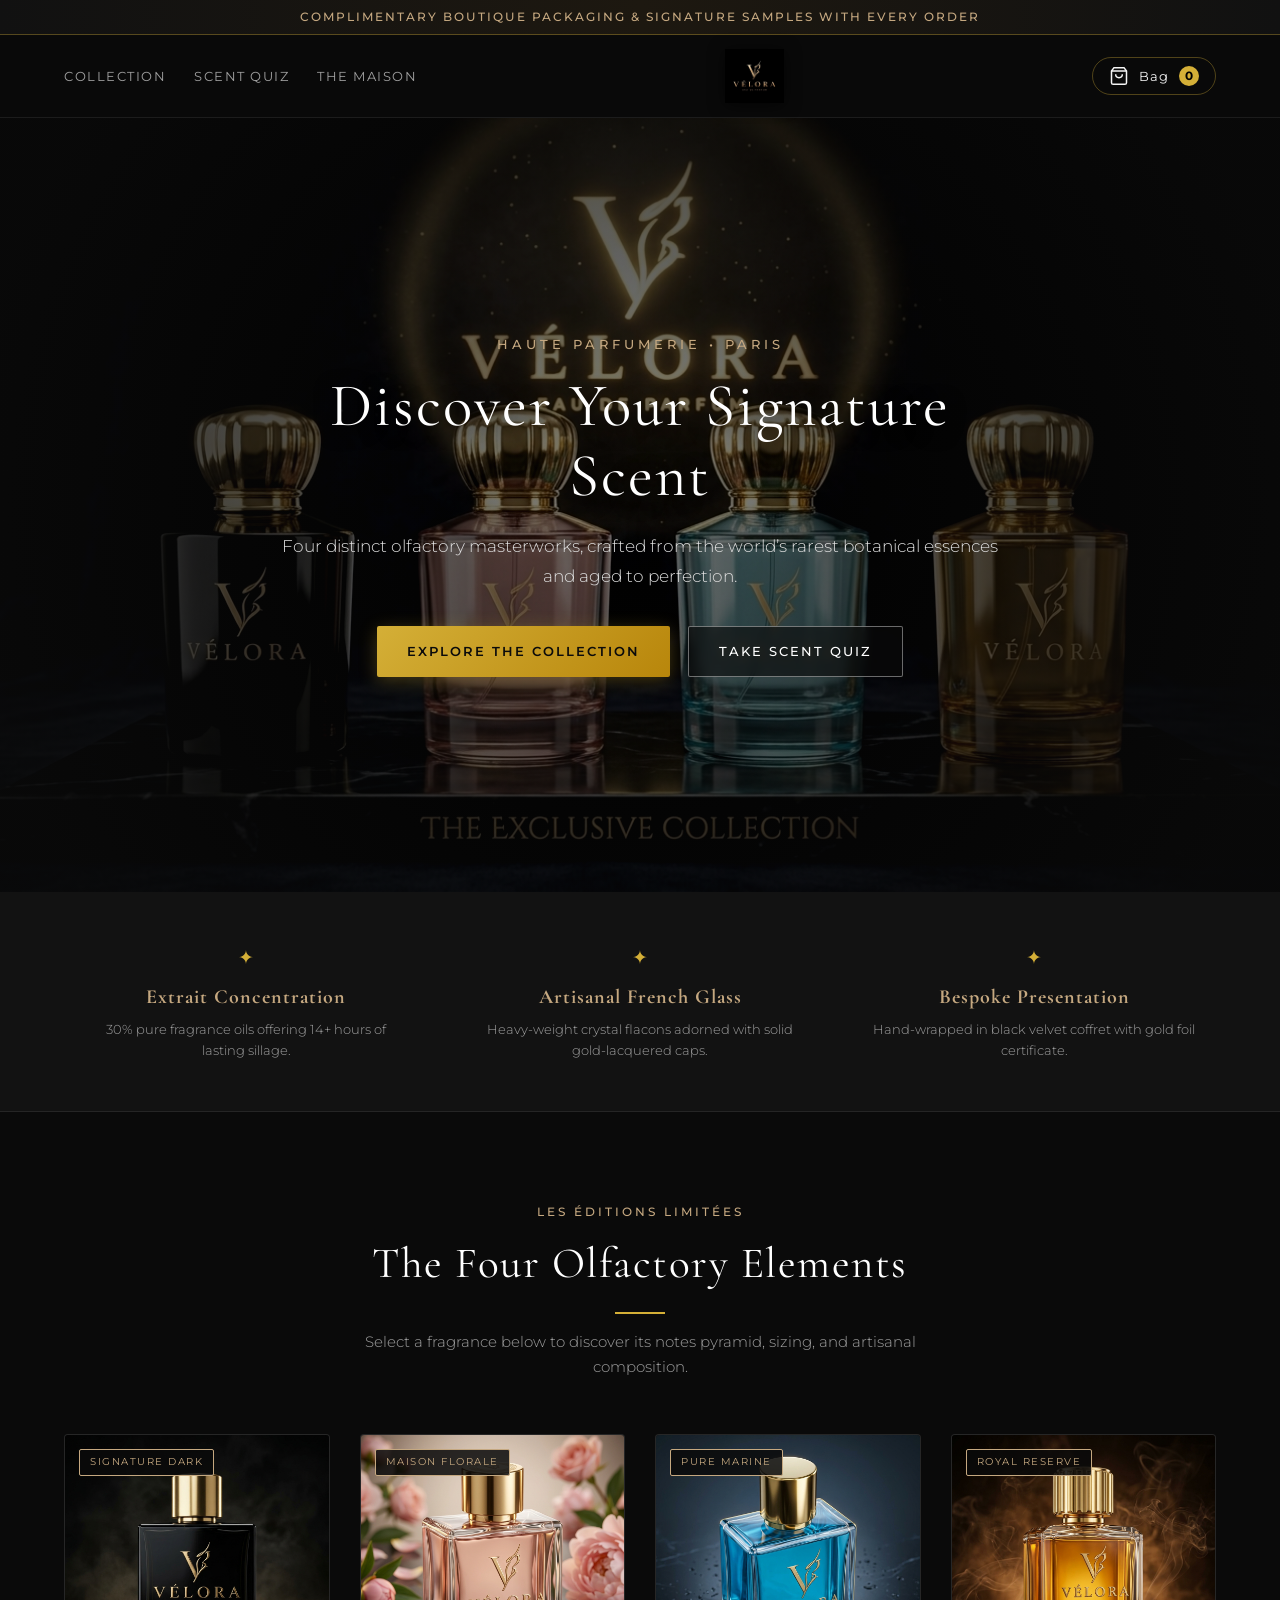
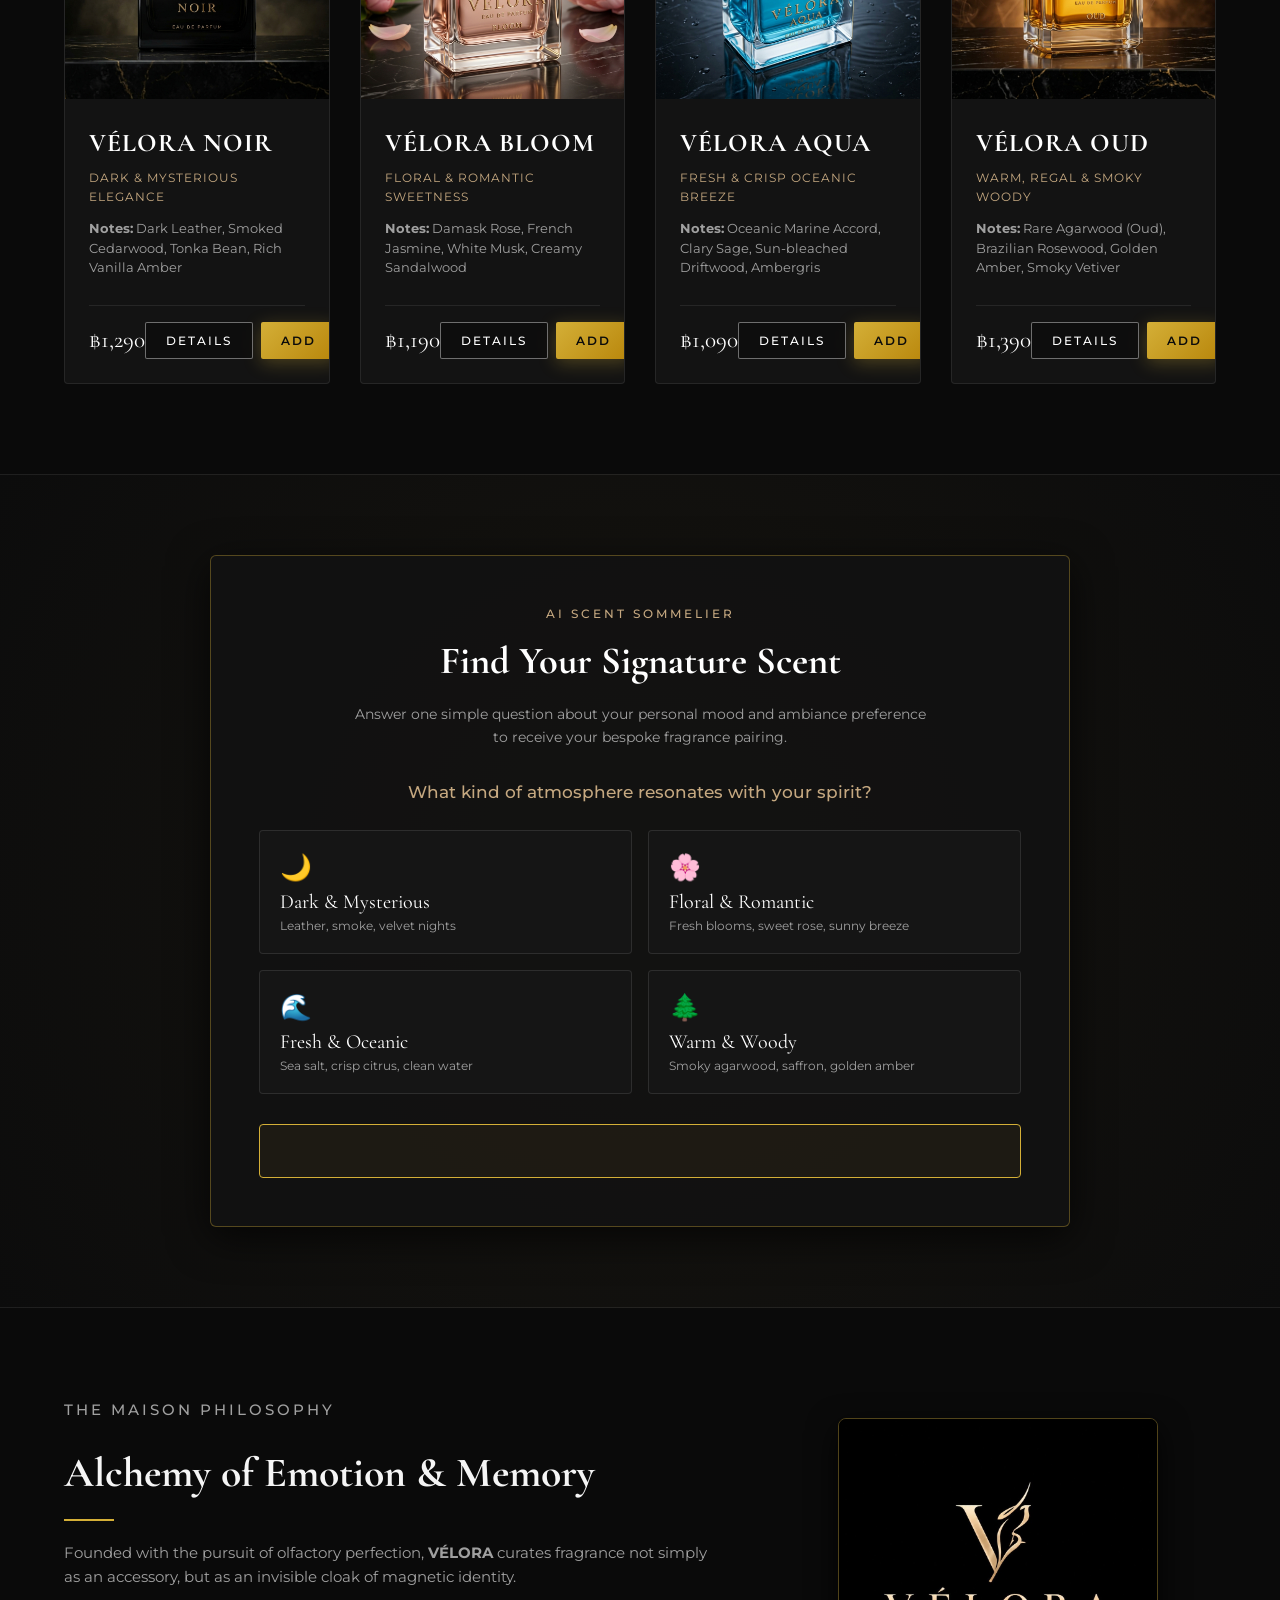
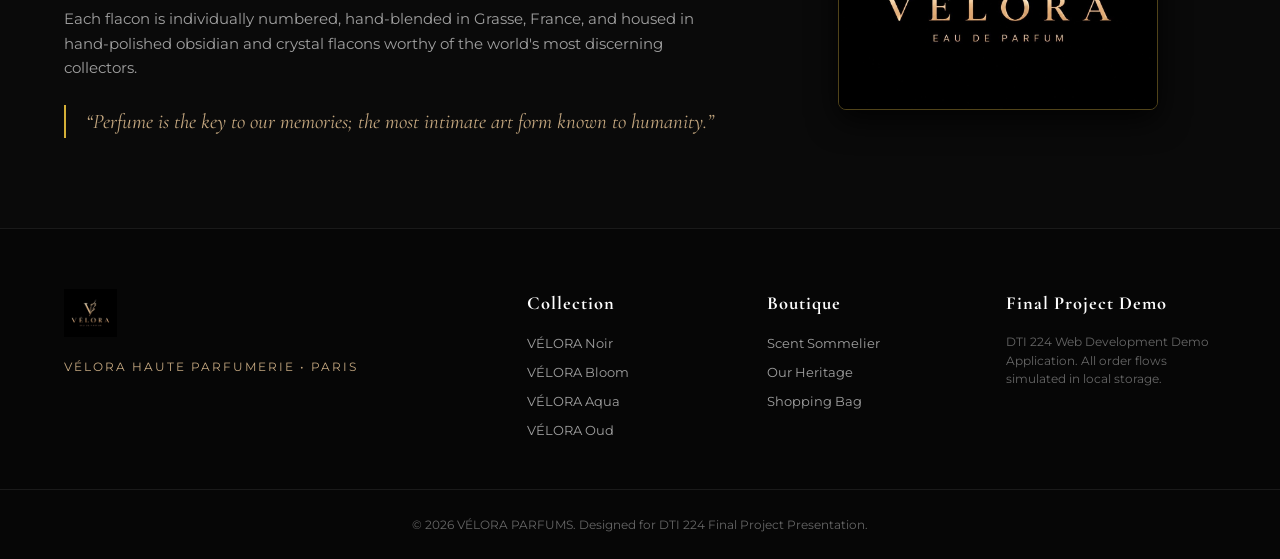
==== index.html @ 562a637d "Initial commit: VÉLORA Haute Parfumerie e-commerce website" ====
<!DOCTYPE html>
<html lang="en">
<head>
  <meta charset="UTF-8" />
  <meta name="viewport" content="width=device-width, initial-scale=1.0" />
  <title>VÉLORA Parfums — Haute Parfumerie</title>
  <link rel="preconnect" href="https://fonts.googleapis.com">
  <link rel="preconnect" href="https://fonts.gstatic.com">
  <link href="https://fonts.googleapis.com/css2?family=Cormorant+Garamond:ital,wght@0,300;0,400;0,600;0,700;1,400&family=Montserrat:wght@200;300;400;500;600&display=swap" rel="stylesheet">
  <link rel="stylesheet" href="style.css" />
</head>
<body>
  <!-- Top Announcement Bar -->
  <div class="top-bar">
    <span>COMPLIMENTARY BOUTIQUE PACKAGING & SIGNATURE SAMPLES WITH EVERY ORDER</span>
  </div>

  <!-- Navigation -->
  <header class="header">
    <div class="container nav-container">
      <div class="nav-left">
        <a href="#collection" class="nav-link">Collection</a>
        <a href="#quiz" class="nav-link">Scent Quiz</a>
        <a href="#story" class="nav-link">The Maison</a>
      </div>

      <a href="#" class="brand-logo">
        <img src="assets/images/logo.jpg" alt="VÉLORA Parfums Logo" class="nav-logo-img" />
      </a>

      <div class="nav-right">
        <button id="cartBtn" class="cart-btn" aria-label="View Shopping Bag">
          <svg class="cart-icon" width="20" height="20" viewBox="0 0 24 24" fill="none" stroke="currentColor" stroke-width="1.8">
            <path d="M6 2L3 6v14a2 2 0 0 0 2 2h14a2 2 0 0 0 2-2V6l-3-4z"></path>
            <line x1="3" y1="6" x2="21" y2="6"></line>
            <path d="M16 10a4 4 0 0 1-8 0"></path>
          </svg>
          <span class="cart-label">Bag</span>
          <span id="cartCount" class="cart-badge">0</span>
        </button>
      </div>
    </div>
  </header>

  <!-- Hero Section -->
  <section class="hero-section">
    <div class="hero-image-wrap">
      <img src="assets/images/hero.jpg" alt="VÉLORA The Exclusive Collection" class="hero-bg-img" />
      <div class="hero-overlay"></div>
    </div>
    <div class="hero-content">
      <p class="hero-eyebrow">HAUTE PARFUMERIE • PARIS</p>
      <h1 class="hero-title">Discover Your Signature Scent</h1>
      <p class="hero-subtitle">Four distinct olfactory masterworks, crafted from the world’s rarest botanical essences and aged to perfection.</p>
      <div class="hero-actions">
        <a href="#collection" class="btn btn-gold">Explore The Collection</a>
        <a href="#quiz" class="btn btn-outline">Take Scent Quiz</a>
      </div>
    </div>
  </section>

  <!-- Brand Highlights Banner -->
  <section class="perks-section">
    <div class="container perks-grid">
      <div class="perk-item">
        <span class="perk-icon">✦</span>
        <h4>Extrait Concentration</h4>
        <p>30% pure fragrance oils offering 14+ hours of lasting sillage.</p>
      </div>
      <div class="perk-item">
        <span class="perk-icon">✦</span>
        <h4>Artisanal French Glass</h4>
        <p>Heavy-weight crystal flacons adorned with solid gold-lacquered caps.</p>
      </div>
      <div class="perk-item">
        <span class="perk-icon">✦</span>
        <h4>Bespoke Presentation</h4>
        <p>Hand-wrapped in black velvet coffret with gold foil certificate.</p>
      </div>
    </div>
  </section>

  <!-- Collection Section -->
  <section id="collection" class="collection-section">
    <div class="container">
      <div class="section-header">
        <p class="section-tag">LES ÉDITIONS LIMITÉES</p>
        <h2 class="section-title">The Four Olfactory Elements</h2>
        <div class="gold-divider"></div>
        <p class="section-desc">Select a fragrance below to discover its notes pyramid, sizing, and artisanal composition.</p>
      </div>

      <div class="products-grid" id="productsGrid">
        <!-- Injected via JavaScript -->
      </div>
    </div>
  </section>

  <!-- Scent Quiz Section -->
  <section id="quiz" class="quiz-section">
    <div class="container quiz-container">
      <div class="quiz-card">
        <div class="quiz-header">
          <p class="section-tag">AI SCENT SOMMELIER</p>
          <h2 class="quiz-title">Find Your Signature Scent</h2>
          <p class="quiz-subtitle">Answer one simple question about your personal mood and ambiance preference to receive your bespoke fragrance pairing.</p>
        </div>

        <div class="quiz-body">
          <p class="quiz-prompt">What kind of atmosphere resonates with your spirit?</p>
          <div class="quiz-options">
            <button class="quiz-option-btn" data-perfume="noir">
              <span class="option-icon">🌙</span>
              <span class="option-title">Dark & Mysterious</span>
              <span class="option-desc">Leather, smoke, velvet nights</span>
            </button>
            <button class="quiz-option-btn" data-perfume="bloom">
              <span class="option-icon">🌸</span>
              <span class="option-title">Floral & Romantic</span>
              <span class="option-desc">Fresh blooms, sweet rose, sunny breeze</span>
            </button>
            <button class="quiz-option-btn" data-perfume="aqua">
              <span class="option-icon">🌊</span>
              <span class="option-title">Fresh & Oceanic</span>
              <span class="option-desc">Sea salt, crisp citrus, clean water</span>
            </button>
            <button class="quiz-option-btn" data-perfume="oud">
              <span class="option-icon">🌲</span>
              <span class="option-title">Warm & Woody</span>
              <span class="option-desc">Smoky agarwood, saffron, golden amber</span>
            </button>
          </div>

          <div id="quizResult" class="quiz-result hidden">
            <!-- Populated on quiz selection -->
          </div>
        </div>
      </div>
    </div>
  </section>

  <!-- The Maison Story -->
  <section id="story" class="story-section">
    <div class="container story-grid">
      <div class="story-text">
        <p class="section-tag">THE MAISON PHILOSOPHY</p>
        <h2 class="story-title">Alchemy of Emotion & Memory</h2>
        <div class="gold-divider-left"></div>
        <p>Founded with the pursuit of olfactory perfection, <strong>VÉLORA</strong> curates fragrance not simply as an accessory, but as an invisible cloak of magnetic identity.</p>
        <p>Each flacon is individually numbered, hand-blended in Grasse, France, and housed in hand-polished obsidian and crystal flacons worthy of the world's most discerning collectors.</p>
        <div class="story-quote">
          “Perfume is the key to our memories; the most intimate art form known to humanity.”
        </div>
      </div>
      <div class="story-image-wrap">
        <img src="assets/images/logo.jpg" alt="VÉLORA Emblem" class="story-img" />
      </div>
    </div>
  </section>

  <!-- Footer -->
  <footer class="footer">
    <div class="container footer-content">
      <div class="footer-brand">
        <img src="assets/images/logo.jpg" alt="VÉLORA" class="footer-logo-img" />
        <p>VÉLORA HAUTE PARFUMERIE • PARIS</p>
      </div>
      <div class="footer-links">
        <div class="col">
          <h5>Collection</h5>
          <a href="#collection">VÉLORA Noir</a>
          <a href="#collection">VÉLORA Bloom</a>
          <a href="#collection">VÉLORA Aqua</a>
          <a href="#collection">VÉLORA Oud</a>
        </div>
        <div class="col">
          <h5>Boutique</h5>
          <a href="#quiz">Scent Sommelier</a>
          <a href="#story">Our Heritage</a>
          <a href="#cartBtn" id="footerBagLink">Shopping Bag</a>
        </div>
        <div class="col">
          <h5>Final Project Demo</h5>
          <p class="footer-note">DTI 224 Web Development Demo Application. All order flows simulated in local storage.</p>
        </div>
      </div>
    </div>
    <div class="footer-bottom">
      <p>© 2026 VÉLORA PARFUMS. Designed for DTI 224 Final Project Presentation.</p>
    </div>
  </footer>

  <!-- Product Detail Modal -->
  <div id="productModal" class="modal-backdrop hidden">
    <div class="modal-box product-modal-box">
      <button class="modal-close" id="closeProductModalBtn">&times;</button>
      <div class="modal-product-content" id="modalProductContent">
        <!-- Injected dynamically -->
      </div>
    </div>
  </div>

  <!-- Shopping Cart Drawer -->
  <div id="cartDrawer" class="cart-drawer-backdrop hidden">
    <div class="cart-drawer">
      <div class="cart-drawer-header">
        <div class="cart-drawer-title-wrap">
          <h3 class="cart-drawer-title">Your Fragrance Bag</h3>
          <span id="cartDrawerCount" class="cart-item-count">0 items</span>
        </div>
        <button class="drawer-close" id="closeCartBtn">&times;</button>
      </div>

      <div class="cart-items" id="cartItemsList">
        <!-- Dynamic Items -->
      </div>

      <div class="cart-drawer-footer">
        <div class="cart-summary-line">
          <span>Complimentary Delivery</span>
          <span class="gold-text">FREE</span>
        </div>
        <div class="cart-summary-line subtotal-line">
          <span>Subtotal</span>
          <span id="cartSubtotal" class="subtotal-val">฿0</span>
        </div>
        <button id="checkoutBtn" class="btn btn-gold btn-block" onclick="openCheckout()">Proceed to Checkout</button>
      </div>
    </div>
  </div>

  <!-- Checkout Modal -->
  <div id="checkoutModal" class="modal-backdrop hidden">
    <div class="modal-box checkout-modal-box">
      <button class="modal-close" id="closeCheckoutBtn">&times;</button>
      
      <!-- Checkout Form View -->
      <div id="checkoutFormView">
        <div class="checkout-header">
          <p class="section-tag">BOUTIQUE CHECKOUT</p>
          <h3 class="checkout-title">Complete Your Acquisition</h3>
          <p class="checkout-desc">Enter your delivery details and choose your bespoke payment preference.</p>
        </div>

        <form id="checkoutForm" onsubmit="handlePlaceOrder(event)">
          <div class="checkout-grid-layout">
            <!-- Left Column: Customer & Delivery Details -->
            <div class="checkout-main-col">
              <!-- Step 1: Client Information -->
              <div class="checkout-step-block">
                <h4 class="step-title"><span class="step-num">1</span> Client & Delivery Information</h4>
                <div class="form-row">
                  <div class="form-group">
                    <label for="custName">Full Name *</label>
                    <input type="text" id="custName" required placeholder="e.g. Sir / Lady Henderson" />
                  </div>
                  <div class="form-group">
                    <label for="custPhone">Phone Number *</label>
                    <input type="tel" id="custPhone" required placeholder="e.g. +66 81 234 5678" />
                  </div>
                </div>

                <div class="form-group">
                  <label for="custEmail">Email Address (For Digital Invoice & Tracking) *</label>
                  <input type="email" id="custEmail" required placeholder="e.g. client@luxury.com" />
                </div>

                <div class="form-group">
                  <label for="custAddress">Delivery Address *</label>
                  <textarea id="custAddress" required rows="2" placeholder="Residence / Suite Number, Street, District, Bangkok / City, Postal Code"></textarea>
                </div>

                <div class="form-group">
                  <label>Delivery Method</label>
                  <div class="delivery-options">
                    <label class="delivery-radio active">
                      <input type="radio" name="deliveryMethod" value="White-Glove Standard Delivery (1-2 Days)" checked />
                      <div class="delivery-meta">
                        <span class="delivery-name">Complimentary White-Glove Courier (1-2 Days)</span>
                        <span class="delivery-price gold-text">FREE</span>
                      </div>
                    </label>
                    <label class="delivery-radio">
                      <input type="radio" name="deliveryMethod" value="VIP Same-Day Express (Bangkok Only)" />
                      <div class="delivery-meta">
                        <span class="delivery-name">VIP Same-Day Chauffeur Delivery (Bangkok Metro)</span>
                        <span class="delivery-price">฿150</span>
                      </div>
                    </label>
                  </div>
                </div>
              </div>

              <!-- Step 2: Bespoke Gifting Service -->
              <div class="checkout-step-block">
                <h4 class="step-title"><span class="step-num">2</span> Bespoke Gifting & Packaging</h4>
                <div class="gift-option-wrap">
                  <label class="gift-checkbox-label">
                    <input type="checkbox" id="giftOptionToggle" />
                    <span>Include Complimentary Handwritten Calligraphy Gift Card</span>
                  </label>
                  <div id="giftDetailsContainer" class="gift-details hidden">
                    <div class="form-group">
                      <label for="giftRecipient">Recipient Name</label>
                      <input type="text" id="giftRecipient" placeholder="e.g. Dearest Elizabeth" />
                    </div>
                    <div class="form-group">
                      <label for="giftMessage">Personalized Message</label>
                      <textarea id="giftMessage" rows="2" placeholder="Write your words of devotion or celebration..."></textarea>
                    </div>
                  </div>
                </div>
              </div>

              <!-- Step 3: Payment Method -->
              <div class="checkout-step-block">
                <h4 class="step-title"><span class="step-num">3</span> Payment Preference</h4>
                <div class="payment-tabs">
                  <label class="pay-tab active" data-tab="promptpay">
                    <input type="radio" name="payment" value="PromptPay QR / Bank Transfer" checked />
                    <span class="pay-tab-icon">⚡</span>
                    <span>PromptPay QR</span>
                  </label>
                  <label class="pay-tab" data-tab="card">
                    <input type="radio" name="payment" value="Credit / Debit Card" />
                    <span class="pay-tab-icon">💳</span>
                    <span>Credit Card</span>
                  </label>
                  <label class="pay-tab" data-tab="cod">
                    <input type="radio" name="payment" value="Cash On Delivery (VIP Concierge)" />
                    <span class="pay-tab-icon">🤝</span>
                    <span>Cash on Delivery</span>
                  </label>
                </div>

                <!-- PromptPay Details Panel -->
                <div id="panelPromptpay" class="payment-detail-panel">
                  <div class="promptpay-box">
                    <div class="qr-visual">
                      <!-- SVG PromptPay QR Graphic -->
                      <svg class="qr-svg" viewBox="0 0 100 100" width="110" height="110">
                        <rect width="100" height="100" fill="#ffffff" rx="4"/>
                        <!-- QR finder corners -->
                        <rect x="10" y="10" width="24" height="24" fill="#000"/>
                        <rect x="14" y="14" width="16" height="16" fill="#fff"/>
                        <rect x="17" y="17" width="10" height="10" fill="#000"/>
                        <rect x="66" y="10" width="24" height="24" fill="#000"/>
                        <rect x="70" y="14" width="16" height="16" fill="#fff"/>
                        <rect x="73" y="17" width="10" height="10" fill="#000"/>
                        <rect x="10" y="66" width="24" height="24" fill="#000"/>
                        <rect x="14" y="70" width="16" height="16" fill="#fff"/>
                        <rect x="17" y="73" width="10" height="10" fill="#000"/>
                        <!-- Data clusters -->
                        <rect x="38" y="12" width="6" height="6" fill="#000"/>
                        <rect x="48" y="18" width="6" height="6" fill="#000"/>
                        <rect x="38" y="26" width="6" height="6" fill="#000"/>
                        <rect x="52" y="26" width="6" height="6" fill="#000"/>
                        <rect x="12" y="38" width="6" height="6" fill="#000"/>
                        <rect x="22" y="44" width="6" height="6" fill="#000"/>
                        <rect x="38" y="42" width="8" height="8" fill="#d4af37"/>
                        <rect x="48" y="48" width="6" height="6" fill="#000"/>
                        <rect x="64" y="38" width="8" height="6" fill="#000"/>
                        <rect x="76" y="46" width="12" height="6" fill="#000"/>
                        <rect x="38" y="66" width="6" height="6" fill="#000"/>
                        <rect x="46" y="72" width="6" height="6" fill="#000"/>
                        <rect x="64" y="66" width="6" height="6" fill="#000"/>
                        <rect x="76" y="76" width="8" height="8" fill="#000"/>
                        <rect x="54" y="80" width="6" height="6" fill="#000"/>
                      </svg>
                      <span class="qr-tag">Scan with any Thai Banking App</span>
                    </div>
                    <div class="promptpay-info">
                      <p class="bank-title">Kasikornbank (KBANK)</p>
                      <p class="acc-number">Account No: <strong>128-8-94120-1</strong></p>
                      <p class="acc-name">Name: VÉLORA HAUTE PARFUMERIE CO., LTD.</p>
                      <p class="acc-note">Instant verification upon order placement.</p>
                      
                      <div class="slip-upload-wrap">
                        <label for="slipUpload" class="slip-label">Attach Transfer Slip (Optional / Simulated):</label>
                        <input type="file" id="slipUpload" accept="image/*" class="slip-input" />
                        <div id="slipPreview" class="slip-preview hidden"></div>
                      </div>
                    </div>
                  </div>
                </div>

                <!-- Credit Card Panel -->
                <div id="panelCard" class="payment-detail-panel hidden">
                  <div class="card-inputs-wrap">
                    <div class="form-group">
                      <label for="cardHolder">Name on Card</label>
                      <input type="text" id="cardHolder" placeholder="Sir Alex Henderson" />
                    </div>
                    <div class="form-group">
                      <label for="cardNumber">Card Number</label>
                      <input type="text" id="cardNumber" maxlength="19" placeholder="4123 •••• •••• 8890" />
                    </div>
                    <div class="form-row">
                      <div class="form-group">
                        <label for="cardExpiry">Expiry Date</label>
                        <input type="text" id="cardExpiry" maxlength="5" placeholder="MM / YY" />
                      </div>
                      <div class="form-group">
                        <label for="cardCvv">Security CVV</label>
                        <input type="text" id="cardCvv" maxlength="4" placeholder="CVC" />
                      </div>
                    </div>
                    <p class="card-security-note">🔒 Encrypted via TLS 1.3 Haute Security Standards.</p>
                  </div>
                </div>

                <!-- Cash On Delivery Panel -->
                <div id="panelCod" class="payment-detail-panel hidden">
                  <div class="cod-box">
                    <p class="cod-icon">🤝</p>
                    <p class="cod-title">Concierge Cash / Card on Delivery</p>
                    <p class="cod-text">Our white-glove courier will present your sealed VÉLORA coffret for inspection. You may complete payment via cash or mobile QR directly to the courier.</p>
                  </div>
                </div>
              </div>
            </div>

            <!-- Right Column: Order Summary & Voucher -->
            <div class="checkout-summary-col">
              <div class="summary-card">
                <h4 class="summary-card-title">Bag Summary</h4>
                
                <!-- Items Mini List -->
                <div class="checkout-items-list" id="checkoutItemsMini">
                  <!-- Injected dynamically -->
                </div>

                <!-- Voucher Code Section -->
                <div class="voucher-box">
                  <label for="voucherCode">Promotional Voucher</label>
                  <div class="voucher-input-group">
                    <input type="text" id="voucherCode" placeholder="Try 'VELORA10' or 'VIP300'" />
                    <button type="button" id="applyVoucherBtn" class="btn btn-outline btn-sm">Apply</button>
                  </div>
                  <p id="voucherFeedback" class="voucher-feedback hidden"></p>
                </div>

                <!-- Calculations Breakdown -->
                <div class="summary-lines">
                  <div class="summary-line">
                    <span>Subtotal</span>
                    <span id="summarySubtotal">฿0</span>
                  </div>
                  <div id="summaryDiscountRow" class="summary-line discount-line hidden">
                    <span>VIP Privilege Discount</span>
                    <span id="summaryDiscount" class="gold-text">-฿0</span>
                  </div>
                  <div class="summary-line">
                    <span>White-Glove Shipping</span>
                    <span id="summaryShipping" class="gold-text">COMPLIMENTARY</span>
                  </div>
                  <div class="summary-line">
                    <span>Luxury Coffret Packaging</span>
                    <span class="gold-text">INCLUDED</span>
                  </div>
                  <div class="summary-divider"></div>
                  <div class="summary-line total-line">
                    <span>Total Amount</span>
                    <strong id="checkoutTotal" class="gold-text">฿0</strong>
                  </div>
                </div>

                <button type="submit" class="btn btn-gold btn-block btn-place-order">
                  <span>Confirm Acquisition</span>
                  <span class="btn-arrow">→</span>
                </button>

                <p class="checkout-assurance">
                  <span>✦ 100% Authentic Maison Guarantee</span>
                  <span>✦ Complimentary Signature Samples</span>
                </p>
              </div>
            </div>
          </div>
        </form>
      </div>

      <!-- Success View (Order Receipt & Certificate of Authenticity) -->
      <div id="orderSuccessView" class="success-view hidden">
        <div class="receipt-outer-container">
          <div class="receipt-actions-top">
            <button type="button" class="btn btn-outline btn-sm" onclick="printReceipt()">
              <span style="margin-right: 6px;">🖨️</span> Print Official Receipt
            </button>
            <button type="button" class="btn btn-outline btn-sm" onclick="downloadReceiptTxt()">
              <span style="margin-right: 6px;">📄</span> Save Text Record
            </button>
          </div>

          <!-- The Certificate & Invoice Box (Printable) -->
          <div class="official-receipt-box" id="orderReceipt">
            <!-- Dynamically populated in app.js -->
          </div>

          <div class="receipt-actions-bottom">
            <button class="btn btn-gold btn-block" id="finishOrderBtn">Continue Exploring VÉLORA</button>
          </div>
        </div>
      </div>
    </div>
  </div>

  <!-- Notification Toast -->
  <div id="toast" class="toast-notification hidden">
    <span id="toastMsg">Added to Bag</span>
  </div>

  <script src="app.js"></script>
</body>
</html>
---- style.css ----
/* ==========================================================
   VÉLORA PARFUMS — LUXURY E-COMMERCE STYLESHEET
   Palette: Obsidian Jet Black (#080808), Charcoal (#121212),
            Champagne Gold (#c5a880), Warm Metallic Gold (#d4af37)
========================================================== */

:root {
  --bg-primary: #0a0a0a;
  --bg-secondary: #121212;
  --bg-tertiary: #181818;
  --bg-card: rgba(22, 22, 22, 0.85);
  
  --gold-primary: #d4af37;
  --gold-light: #e6ca65;
  --gold-champagne: #c5a880;
  --gold-dim: rgba(212, 175, 55, 0.25);
  --gold-glow: rgba(212, 175, 55, 0.15);
  
  --text-primary: #f5f5f5;
  --text-secondary: #a0a0a0;
  --text-muted: #666666;
  
  --border-subtle: rgba(255, 255, 255, 0.08);
  --border-gold: rgba(212, 175, 55, 0.35);
  
  --font-serif: 'Cormorant Garamond', Georgia, serif;
  --font-sans: 'Montserrat', -apple-system, BlinkMacSystemFont, sans-serif;
  
  --transition: all 0.35s cubic-bezier(0.2, 0.8, 0.2, 1);
}

* {
  margin: 0;
  padding: 0;
  box-sizing: border-box;
}

html {
  scroll-behavior: smooth;
}

body {
  font-family: var(--font-sans);
  background-color: var(--bg-primary);
  color: var(--text-primary);
  line-height: 1.6;
  -webkit-font-smoothing: antialiased;
  overflow-x: hidden;
}

.container {
  width: 90%;
  max-width: 1200px;
  margin: 0 auto;
}

/* ================= Top Announcement ================= */
.top-bar {
  background: linear-gradient(90deg, #111, #1d1810, #111);
  color: var(--gold-champagne);
  font-size: 0.72rem;
  font-weight: 500;
  letter-spacing: 2px;
  text-align: center;
  padding: 8px 16px;
  border-bottom: 1px solid var(--border-gold);
}

/* ================= Navigation Header ================= */
.header {
  position: sticky;
  top: 0;
  z-index: 100;
  background: rgba(10, 10, 10, 0.92);
  backdrop-filter: blur(12px);
  border-bottom: 1px solid var(--border-subtle);
  transition: var(--transition);
}

.nav-container {
  display: flex;
  align-items: center;
  justify-content: space-between;
  padding: 14px 0;
}

.nav-left {
  display: flex;
  gap: 28px;
}

.nav-link {
  color: var(--text-secondary);
  text-decoration: none;
  font-size: 0.82rem;
  letter-spacing: 1.5px;
  text-transform: uppercase;
  font-weight: 400;
  transition: var(--transition);
}

.nav-link:hover {
  color: var(--gold-primary);
}

.brand-logo {
  display: flex;
  align-items: center;
  justify-content: center;
  text-decoration: none;
}

.nav-logo-img {
  height: 54px;
  width: auto;
  object-fit: contain;
  filter: drop-shadow(0 2px 8px rgba(0, 0, 0, 0.6));
}

.cart-btn {
  background: transparent;
  border: 1px solid var(--border-gold);
  color: var(--text-primary);
  display: flex;
  align-items: center;
  gap: 10px;
  padding: 8px 16px;
  border-radius: 30px;
  cursor: pointer;
  transition: var(--transition);
  font-family: var(--font-sans);
  font-size: 0.8rem;
  letter-spacing: 1px;
}

.cart-btn:hover {
  background: rgba(212, 175, 55, 0.1);
  border-color: var(--gold-primary);
}

.cart-badge {
  background: var(--gold-primary);
  color: #000;
  font-size: 0.72rem;
  font-weight: 700;
  width: 20px;
  height: 20px;
  border-radius: 50%;
  display: flex;
  align-items: center;
  justify-content: center;
}

/* ================= Hero Section ================= */
.hero-section {
  position: relative;
  height: 86vh;
  min-height: 560px;
  display: flex;
  align-items: center;
  justify-content: center;
  text-align: center;
  overflow: hidden;
}

.hero-image-wrap {
  position: absolute;
  top: 0;
  left: 0;
  width: 100%;
  height: 100%;
  z-index: 1;
}

.hero-bg-img {
  width: 100%;
  height: 100%;
  object-fit: cover;
  filter: brightness(0.65) contrast(1.1);
}

.hero-overlay {
  position: absolute;
  top: 0;
  left: 0;
  width: 100%;
  height: 100%;
  background: radial-gradient(circle at center, rgba(0, 0, 0, 0.2) 0%, rgba(10, 10, 10, 0.85) 90%);
}

.hero-content {
  position: relative;
  z-index: 2;
  max-width: 780px;
  padding: 0 20px;
}

.hero-eyebrow {
  color: var(--gold-champagne);
  font-size: 0.82rem;
  letter-spacing: 4px;
  margin-bottom: 16px;
  font-weight: 500;
}

.hero-title {
  font-family: var(--font-serif);
  font-size: 3.8rem;
  font-weight: 400;
  letter-spacing: 2px;
  color: #fff;
  line-height: 1.15;
  margin-bottom: 20px;
  text-shadow: 0 4px 20px rgba(0,0,0,0.8);
}

.hero-subtitle {
  font-size: 1.05rem;
  font-weight: 300;
  color: #ddd;
  line-height: 1.8;
  margin-bottom: 34px;
}

.hero-actions {
  display: flex;
  justify-content: center;
  gap: 18px;
}

/* ================= Buttons ================= */
.btn {
  display: inline-flex;
  align-items: center;
  justify-content: center;
  text-decoration: none;
  font-family: var(--font-sans);
  font-size: 0.82rem;
  letter-spacing: 2px;
  text-transform: uppercase;
  font-weight: 500;
  padding: 14px 30px;
  border-radius: 2px;
  cursor: pointer;
  transition: var(--transition);
  border: none;
}

.btn-gold {
  background: linear-gradient(135deg, #d4af37, #b8860b);
  color: #0b0b0b;
  font-weight: 600;
  box-shadow: 0 4px 18px rgba(212, 175, 55, 0.3);
}

.btn-gold:hover {
  background: linear-gradient(135deg, #e6ca65, #c5a880);
  box-shadow: 0 6px 24px rgba(212, 175, 55, 0.45);
  transform: translateY(-2px);
}

.btn-outline {
  background: rgba(10, 10, 10, 0.6);
  color: #fff;
  border: 1px solid rgba(255, 255, 255, 0.4);
  backdrop-filter: blur(4px);
}

.btn-outline:hover {
  border-color: var(--gold-primary);
  color: var(--gold-primary);
  background: rgba(212, 175, 55, 0.1);
  transform: translateY(-2px);
}

.btn-block {
  width: 100%;
}

.btn-sm {
  padding: 10px 20px;
  font-size: 0.76rem;
}

.btn:disabled {
  opacity: 0.38;
  cursor: not-allowed;
  pointer-events: none;
  box-shadow: none;
  filter: grayscale(0.5);
}

/* ================= Perks Section ================= */
.perks-section {
  background: var(--bg-secondary);
  border-bottom: 1px solid var(--border-subtle);
  padding: 40px 0;
}

.perks-grid {
  display: grid;
  grid-template-columns: repeat(3, 1fr);
  gap: 30px;
  text-align: center;
}

.perk-item {
  padding: 10px 20px;
}

.perk-icon {
  display: inline-block;
  color: var(--gold-primary);
  font-size: 1.2rem;
  margin-bottom: 8px;
}

.perk-item h4 {
  font-family: var(--font-serif);
  font-size: 1.25rem;
  letter-spacing: 1px;
  color: var(--gold-champagne);
  margin-bottom: 6px;
}

.perk-item p {
  color: var(--text-secondary);
  font-size: 0.82rem;
  font-weight: 300;
}

/* ================= Section Headers ================= */
.section-header {
  text-align: center;
  margin-bottom: 55px;
}

.section-tag {
  font-size: 0.75rem;
  letter-spacing: 3px;
  color: var(--gold-champagne);
  text-transform: uppercase;
  margin-bottom: 8px;
  font-weight: 500;
}

.section-title {
  font-family: var(--font-serif);
  font-size: 2.7rem;
  font-weight: 400;
  letter-spacing: 1.5px;
  color: #fff;
  margin-bottom: 14px;
}

.gold-divider {
  width: 50px;
  height: 2px;
  background: var(--gold-primary);
  margin: 0 auto 16px auto;
}

.gold-divider-left {
  width: 50px;
  height: 2px;
  background: var(--gold-primary);
  margin: 12px 0 20px 0;
}

.section-desc {
  color: var(--text-secondary);
  font-size: 0.95rem;
  font-weight: 300;
  max-width: 560px;
  margin: 0 auto;
}

/* ================= Collection Grid ================= */
.collection-section {
  padding: 90px 0;
}

.products-grid {
  display: grid;
  grid-template-columns: repeat(auto-fit, minmax(260px, 1fr));
  gap: 30px;
}

.product-card {
  background: var(--bg-card);
  border: 1px solid var(--border-subtle);
  border-radius: 4px;
  overflow: hidden;
  display: flex;
  flex-direction: column;
  transition: var(--transition);
  position: relative;
}

.product-card:hover {
  transform: translateY(-6px);
  border-color: var(--border-gold);
  box-shadow: 0 12px 30px rgba(0, 0, 0, 0.6), 0 0 20px var(--gold-glow);
}

.product-thumb-wrap {
  position: relative;
  aspect-ratio: 1 / 1;
  background: #000;
  overflow: hidden;
  cursor: pointer;
}

.product-img {
  width: 100%;
  height: 100%;
  object-fit: cover;
  transition: transform 0.6s ease;
}

.product-card:hover .product-img {
  transform: scale(1.05);
}

.product-badge {
  position: absolute;
  top: 14px;
  left: 14px;
  background: rgba(10, 10, 10, 0.85);
  border: 1px solid var(--gold-champagne);
  color: var(--gold-champagne);
  font-size: 0.65rem;
  letter-spacing: 1.5px;
  padding: 4px 10px;
  text-transform: uppercase;
  border-radius: 2px;
}

.product-info {
  padding: 24px;
  display: flex;
  flex-direction: column;
  flex: 1;
  justify-content: space-between;
}

.product-title {
  font-family: var(--font-serif);
  font-size: 1.6rem;
  letter-spacing: 1px;
  color: #fff;
  margin-bottom: 4px;
}

.product-tagline {
  color: var(--gold-champagne);
  font-size: 0.78rem;
  letter-spacing: 1px;
  margin-bottom: 12px;
  text-transform: uppercase;
}

.product-notes-preview {
  color: var(--text-secondary);
  font-size: 0.8rem;
  line-height: 1.5;
  margin-bottom: 18px;
  min-height: 40px;
}

.product-bottom-row {
  display: flex;
  align-items: center;
  justify-content: space-between;
  margin-top: 10px;
  padding-top: 16px;
  border-top: 1px solid var(--border-subtle);
}

.product-price {
  font-family: var(--font-serif);
  font-size: 1.45rem;
  color: #fff;
}

.product-actions {
  display: flex;
  gap: 8px;
}

/* ================= Scent Quiz Section ================= */
.quiz-section {
  padding: 80px 0;
  background: radial-gradient(circle at center, #171510 0%, #0c0c0c 100%);
  border-top: 1px solid var(--border-subtle);
  border-bottom: 1px solid var(--border-subtle);
}

.quiz-container {
  max-width: 860px;
}

.quiz-card {
  background: rgba(18, 18, 18, 0.95);
  border: 1px solid var(--border-gold);
  border-radius: 6px;
  padding: 48px;
  text-align: center;
  box-shadow: 0 10px 40px rgba(0,0,0,0.7);
}

.quiz-title {
  font-family: var(--font-serif);
  font-size: 2.4rem;
  color: #fff;
  margin-bottom: 10px;
}

.quiz-subtitle {
  color: var(--text-secondary);
  font-size: 0.9rem;
  max-width: 580px;
  margin: 0 auto 30px auto;
}

.quiz-prompt {
  font-size: 1.05rem;
  color: var(--gold-champagne);
  margin-bottom: 24px;
  font-weight: 500;
}

.quiz-options {
  display: grid;
  grid-template-columns: repeat(2, 1fr);
  gap: 16px;
  margin-bottom: 30px;
}

.quiz-option-btn {
  background: #151515;
  border: 1px solid rgba(255, 255, 255, 0.1);
  padding: 20px;
  border-radius: 4px;
  cursor: pointer;
  text-align: left;
  display: flex;
  flex-direction: column;
  transition: var(--transition);
  color: #fff;
  font-family: var(--font-sans);
}

.quiz-option-btn:hover,
.quiz-option-btn.active {
  border-color: var(--gold-primary);
  background: rgba(212, 175, 55, 0.08);
  transform: translateY(-2px);
}

.option-icon {
  font-size: 1.6rem;
  margin-bottom: 8px;
}

.option-title {
  font-family: var(--font-serif);
  font-size: 1.25rem;
  color: #fff;
  margin-bottom: 4px;
}

.option-desc {
  font-size: 0.78rem;
  color: var(--text-secondary);
}

.quiz-result {
  margin-top: 30px;
  padding: 26px;
  border: 1px solid var(--gold-primary);
  background: rgba(212, 175, 55, 0.06);
  border-radius: 4px;
  text-align: center;
  animation: fadeIn 0.4s ease;
}

/* ================= Maison Story ================= */
.story-section {
  padding: 90px 0;
}

.story-grid {
  display: grid;
  grid-template-columns: 1.2fr 0.8fr;
  gap: 60px;
  align-items: center;
}

.story-title {
  font-family: var(--font-serif);
  font-size: 2.6rem;
  margin-bottom: 12px;
}

.story-text p {
  color: var(--text-secondary);
  font-size: 0.95rem;
  margin-bottom: 18px;
}

.story-quote {
  font-family: var(--font-serif);
  font-style: italic;
  font-size: 1.3rem;
  color: var(--gold-champagne);
  border-left: 2px solid var(--gold-primary);
  padding-left: 20px;
  margin-top: 25px;
}

.story-image-wrap {
  text-align: center;
}

.story-img {
  max-width: 320px;
  width: 100%;
  border-radius: 8px;
  border: 1px solid var(--border-gold);
  box-shadow: 0 10px 30px rgba(0,0,0,0.8);
}

/* ================= Footer ================= */
.footer {
  background: #060606;
  border-top: 1px solid var(--border-subtle);
  padding: 60px 0 25px 0;
}

.footer-content {
  display: grid;
  grid-template-columns: 1.2fr 2fr;
  gap: 50px;
  margin-bottom: 40px;
}

.footer-logo-img {
  height: 48px;
  margin-bottom: 12px;
}

.footer-brand p {
  font-size: 0.75rem;
  letter-spacing: 2px;
  color: var(--gold-champagne);
}

.footer-links {
  display: grid;
  grid-template-columns: repeat(3, 1fr);
  gap: 30px;
}

.footer-links h5 {
  font-family: var(--font-serif);
  font-size: 1.15rem;
  letter-spacing: 1px;
  color: #fff;
  margin-bottom: 14px;
}

.footer-links a {
  display: block;
  color: var(--text-secondary);
  text-decoration: none;
  font-size: 0.82rem;
  margin-bottom: 8px;
  transition: var(--transition);
}

.footer-links a:hover {
  color: var(--gold-primary);
}

.footer-note {
  font-size: 0.78rem;
  color: var(--text-muted);
  line-height: 1.5;
}

.footer-bottom {
  text-align: center;
  border-top: 1px solid var(--border-subtle);
  padding-top: 25px;
  font-size: 0.75rem;
  color: var(--text-muted);
}

/* ================= Modals ================= */
.modal-backdrop,
.cart-drawer-backdrop {
  position: fixed;
  top: 0;
  left: 0;
  width: 100vw;
  height: 100vh;
  background: rgba(0, 0, 0, 0.82);
  backdrop-filter: blur(8px);
  z-index: 1000;
  display: flex;
  align-items: center;
  justify-content: center;
  opacity: 1;
  visibility: visible;
  transition: opacity 0.3s ease;
}

.modal-backdrop.hidden,
.cart-drawer-backdrop.hidden {
  opacity: 0;
  pointer-events: none;
  visibility: hidden;
}

.modal-box {
  background: var(--bg-secondary);
  border: 1px solid var(--border-gold);
  border-radius: 4px;
  position: relative;
  max-width: 820px;
  width: 90%;
  max-height: 90vh;
  overflow-y: auto;
  box-shadow: 0 20px 60px rgba(0, 0, 0, 0.9);
  padding: 36px;
  animation: scaleUp 0.3s ease;
}

.modal-close,
.drawer-close {
  position: absolute;
  top: 18px;
  right: 22px;
  background: none;
  border: none;
  color: var(--text-secondary);
  font-size: 1.8rem;
  cursor: pointer;
  line-height: 1;
  transition: var(--transition);
}

.modal-close:hover,
.drawer-close:hover {
  color: var(--gold-primary);
}

/* Product Modal Layout */
.modal-product-content {
  display: grid;
  grid-template-columns: 1fr 1.2fr;
  gap: 36px;
  align-items: start;
}

.modal-product-img {
  width: 100%;
  aspect-ratio: 1/1;
  object-fit: cover;
  border-radius: 4px;
  border: 1px solid var(--border-subtle);
}

.modal-product-title {
  font-family: var(--font-serif);
  font-size: 2.2rem;
  margin-bottom: 4px;
}

.modal-product-price {
  font-family: var(--font-serif);
  font-size: 1.8rem;
  color: var(--gold-primary);
  margin-bottom: 16px;
}

.modal-product-desc {
  font-size: 0.88rem;
  color: var(--text-secondary);
  line-height: 1.7;
  margin-bottom: 20px;
}

.scent-pyramid {
  background: rgba(0,0,0,0.35);
  border: 1px solid var(--border-subtle);
  border-radius: 4px;
  padding: 16px;
  margin-bottom: 22px;
}

.pyramid-row {
  display: flex;
  font-size: 0.8rem;
  margin-bottom: 8px;
}

.pyramid-row:last-child {
  margin-bottom: 0;
}

.pyramid-label {
  width: 90px;
  color: var(--gold-champagne);
  font-weight: 500;
  text-transform: uppercase;
  font-size: 0.72rem;
  letter-spacing: 1px;
}

.pyramid-value {
  color: var(--text-primary);
  flex: 1;
}

/* Size Selection */
.size-selector {
  display: flex;
  gap: 12px;
  margin-bottom: 24px;
}

.size-btn {
  background: transparent;
  border: 1px solid var(--border-subtle);
  color: var(--text-secondary);
  padding: 8px 16px;
  font-family: var(--font-sans);
  font-size: 0.8rem;
  border-radius: 2px;
  cursor: pointer;
  transition: var(--transition);
}

.size-btn.active,
.size-btn:hover {
  border-color: var(--gold-primary);
  color: var(--gold-primary);
  background: rgba(212, 175, 55, 0.1);
}

/* ================= Cart Drawer ================= */
.cart-drawer-backdrop {
  justify-content: flex-end;
}

.cart-drawer {
  background: var(--bg-secondary);
  border-left: 1px solid var(--border-gold);
  width: 100%;
  max-width: 440px;
  height: 100vh;
  display: flex;
  flex-direction: column;
  animation: slideLeft 0.35s ease;
}

.cart-drawer-header {
  padding: 24px;
  border-bottom: 1px solid var(--border-subtle);
  display: flex;
  align-items: center;
  justify-content: space-between;
}

.cart-drawer-title {
  font-family: var(--font-serif);
  font-size: 1.6rem;
}

.cart-item-count {
  font-size: 0.75rem;
  color: var(--gold-champagne);
  letter-spacing: 1px;
}

.cart-items {
  flex: 1;
  overflow-y: auto;
  padding: 24px;
  display: flex;
  flex-direction: column;
  gap: 20px;
}

.cart-empty {
  text-align: center;
  color: var(--text-muted);
  padding: 60px 20px;
}

.cart-item-row {
  display: flex;
  gap: 16px;
  background: rgba(0,0,0,0.25);
  border: 1px solid var(--border-subtle);
  border-radius: 4px;
  padding: 12px;
}

.cart-item-img {
  width: 70px;
  height: 70px;
  object-fit: cover;
  border-radius: 2px;
}

.cart-item-details {
  flex: 1;
}

.cart-item-name {
  font-family: var(--font-serif);
  font-size: 1.15rem;
  color: #fff;
}

.cart-item-size {
  font-size: 0.72rem;
  color: var(--gold-champagne);
  margin-bottom: 6px;
}

.cart-item-price {
  font-size: 0.9rem;
  color: var(--text-primary);
}

.cart-qty-ctrl {
  display: flex;
  align-items: center;
  gap: 8px;
  margin-top: 8px;
}

.qty-btn {
  background: #222;
  border: 1px solid rgba(255, 255, 255, 0.15);
  color: #fff;
  width: 24px;
  height: 24px;
  display: flex;
  align-items: center;
  justify-content: center;
  border-radius: 2px;
  cursor: pointer;
}

.qty-val {
  font-size: 0.85rem;
  font-weight: 500;
  min-width: 20px;
  text-align: center;
}

.cart-item-remove {
  background: none;
  border: none;
  color: var(--text-muted);
  cursor: pointer;
  font-size: 0.75rem;
  text-decoration: underline;
  margin-left: auto;
}

.cart-item-remove:hover {
  color: #ff5555;
}

.cart-drawer-footer {
  padding: 24px;
  border-top: 1px solid var(--border-subtle);
  background: #0f0f0f;
}

.cart-summary-line {
  display: flex;
  justify-content: space-between;
  font-size: 0.85rem;
  color: var(--text-secondary);
  margin-bottom: 8px;
}

.subtotal-line {
  font-family: var(--font-serif);
  font-size: 1.4rem;
  color: #fff;
  margin: 14px 0 20px 0;
}

.subtotal-val {
  color: var(--gold-primary);
}

/* ================= Checkout & Order Receipt Upgraded ================= */
.checkout-modal-box {
  max-width: 1040px;
  width: 94%;
  padding: 36px 40px;
  background: #0f0f0f;
  border: 1px solid var(--border-gold);
  box-shadow: 0 25px 70px rgba(0, 0, 0, 0.95), 0 0 30px rgba(212, 175, 55, 0.1);
}

.checkout-header {
  margin-bottom: 28px;
  border-bottom: 1px solid var(--border-subtle);
  padding-bottom: 16px;
}

.checkout-title {
  font-family: var(--font-serif);
  font-size: 2.4rem;
  letter-spacing: 1px;
  color: #fff;
  margin: 4px 0;
}

.checkout-desc {
  font-size: 0.86rem;
  color: var(--text-secondary);
}

.checkout-grid-layout {
  display: grid;
  grid-template-columns: 1.35fr 1fr;
  gap: 36px;
  align-items: start;
}

/* Step Blocks */
.checkout-step-block {
  background: rgba(18, 18, 18, 0.7);
  border: 1px solid var(--border-subtle);
  border-radius: 4px;
  padding: 22px 24px;
  margin-bottom: 22px;
  transition: var(--transition);
}

.checkout-step-block:hover {
  border-color: rgba(212, 175, 55, 0.25);
}

.step-title {
  font-family: var(--font-serif);
  font-size: 1.25rem;
  letter-spacing: 1px;
  color: #fff;
  margin-bottom: 18px;
  display: flex;
  align-items: center;
  gap: 12px;
}

.step-num {
  display: inline-flex;
  align-items: center;
  justify-content: center;
  width: 26px;
  height: 26px;
  border-radius: 50%;
  background: rgba(212, 175, 55, 0.15);
  border: 1px solid var(--gold-primary);
  color: var(--gold-primary);
  font-family: var(--font-sans);
  font-size: 0.78rem;
  font-weight: 600;
}

.form-group {
  margin-bottom: 16px;
}

.form-group:last-child {
  margin-bottom: 0;
}

.form-group label {
  display: block;
  font-size: 0.76rem;
  color: var(--gold-champagne);
  letter-spacing: 1px;
  text-transform: uppercase;
  margin-bottom: 6px;
  font-weight: 500;
}

.form-row {
  display: grid;
  grid-template-columns: 1fr 1fr;
  gap: 16px;
}

input[type="text"],
input[type="tel"],
input[type="email"],
textarea {
  width: 100%;
  background: #080808;
  border: 1px solid rgba(255, 255, 255, 0.15);
  padding: 12px 14px;
  color: #fff;
  border-radius: 2px;
  font-family: var(--font-sans);
  font-size: 0.88rem;
  transition: var(--transition);
}

input:focus,
textarea:focus {
  outline: none;
  border-color: var(--gold-primary);
  box-shadow: 0 0 12px var(--gold-glow);
  background: #0d0d0d;
}

/* Delivery Method Radio Cards */
.delivery-options {
  display: flex;
  flex-direction: column;
  gap: 10px;
}

.delivery-radio {
  display: flex;
  align-items: center;
  gap: 12px;
  background: #0a0a0a;
  border: 1px solid var(--border-subtle);
  padding: 12px 16px;
  border-radius: 3px;
  cursor: pointer;
  transition: var(--transition);
}

.delivery-radio:hover,
.delivery-radio.active {
  border-color: var(--gold-primary);
  background: rgba(212, 175, 55, 0.05);
}

.delivery-meta {
  display: flex;
  justify-content: space-between;
  width: 100%;
  font-size: 0.84rem;
}

/* Bespoke Gifting */
.gift-checkbox-label {
  display: flex;
  align-items: center;
  gap: 10px;
  font-size: 0.84rem;
  color: var(--text-primary);
  cursor: pointer;
}

.gift-checkbox-label input {
  accent-color: var(--gold-primary);
  width: 16px;
  height: 16px;
}

.gift-details {
  margin-top: 16px;
  padding: 16px;
  background: rgba(0, 0, 0, 0.3);
  border: 1px dashed var(--border-gold);
  border-radius: 3px;
  animation: fadeIn 0.3s ease;
}

/* Payment Tabs */
.payment-tabs {
  display: grid;
  grid-template-columns: repeat(3, 1fr);
  gap: 10px;
  margin-bottom: 18px;
}

.pay-tab {
  display: flex;
  flex-direction: column;
  align-items: center;
  gap: 6px;
  padding: 12px 8px;
  background: #0a0a0a;
  border: 1px solid var(--border-subtle);
  border-radius: 3px;
  cursor: pointer;
  font-size: 0.76rem;
  letter-spacing: 0.5px;
  text-align: center;
  transition: var(--transition);
  color: var(--text-secondary);
}

.pay-tab input {
  display: none;
}

.pay-tab-icon {
  font-size: 1.2rem;
}

.pay-tab:hover,
.pay-tab.active {
  border-color: var(--gold-primary);
  color: #fff;
  background: rgba(212, 175, 55, 0.1);
  box-shadow: 0 0 14px var(--gold-glow);
}

/* Payment Panels */
.payment-detail-panel {
  background: #0a0a0a;
  border: 1px solid var(--border-subtle);
  border-radius: 3px;
  padding: 18px;
  animation: fadeIn 0.3s ease;
}

.promptpay-box {
  display: flex;
  gap: 20px;
  align-items: center;
}

.qr-visual {
  text-align: center;
  background: #fff;
  padding: 10px;
  border-radius: 4px;
  display: flex;
  flex-direction: column;
  align-items: center;
  box-shadow: 0 4px 15px rgba(0, 0, 0, 0.4);
}

.qr-tag {
  color: #333;
  font-size: 0.62rem;
  font-weight: 600;
  margin-top: 4px;
  letter-spacing: 0.5px;
}

.promptpay-info {
  flex: 1;
}

.bank-title {
  color: #4cd964;
  font-size: 0.85rem;
  font-weight: 600;
  margin-bottom: 4px;
}

.acc-number {
  font-size: 0.92rem;
  color: #fff;
  margin-bottom: 2px;
}

.acc-name {
  font-size: 0.78rem;
  color: var(--text-secondary);
  margin-bottom: 6px;
}

.acc-note {
  font-size: 0.72rem;
  color: var(--gold-champagne);
  margin-bottom: 12px;
}

.slip-upload-wrap {
  border-top: 1px solid rgba(255, 255, 255, 0.1);
  padding-top: 10px;
}

.slip-label {
  font-size: 0.72rem;
  color: var(--text-secondary);
  display: block;
  margin-bottom: 6px;
}

.slip-input {
  font-size: 0.75rem;
  color: var(--text-secondary);
}

.slip-preview {
  margin-top: 8px;
  font-size: 0.75rem;
  color: var(--gold-primary);
}

/* Card Inputs */
.card-inputs-wrap {
  display: flex;
  flex-direction: column;
  gap: 12px;
}

.card-security-note {
  font-size: 0.72rem;
  color: var(--text-muted);
  text-align: center;
  margin-top: 4px;
}

/* COD Box */
.cod-box {
  text-align: center;
  padding: 10px 15px;
}

.cod-icon {
  font-size: 2rem;
  margin-bottom: 6px;
}

.cod-title {
  font-family: var(--font-serif);
  font-size: 1.25rem;
  color: var(--gold-champagne);
  margin-bottom: 6px;
}

.cod-text {
  font-size: 0.82rem;
  color: var(--text-secondary);
  line-height: 1.6;
}

/* Right Column: Summary Card */
.summary-card {
  background: #141414;
  border: 1px solid var(--border-gold);
  border-radius: 4px;
  padding: 26px;
  position: sticky;
  top: 90px;
  box-shadow: 0 10px 30px rgba(0, 0, 0, 0.7);
}

.summary-card-title {
  font-family: var(--font-serif);
  font-size: 1.5rem;
  color: #fff;
  letter-spacing: 1px;
  margin-bottom: 18px;
  border-bottom: 1px solid var(--border-subtle);
  padding-bottom: 12px;
}

.checkout-items-list {
  max-height: 190px;
  overflow-y: auto;
  display: flex;
  flex-direction: column;
  gap: 12px;
  margin-bottom: 20px;
  padding-right: 6px;
}

.checkout-item-mini {
  display: flex;
  align-items: center;
  gap: 12px;
  background: rgba(0, 0, 0, 0.35);
  padding: 8px 10px;
  border-radius: 3px;
  border: 1px solid rgba(255, 255, 255, 0.05);
}

.checkout-item-mini img {
  width: 44px;
  height: 44px;
  object-fit: cover;
  border-radius: 2px;
}

.checkout-item-meta {
  flex: 1;
}

.mini-name {
  font-size: 0.82rem;
  color: #fff;
  font-family: var(--font-serif);
}

.mini-detail {
  font-size: 0.7rem;
  color: var(--gold-champagne);
}

.mini-price {
  font-size: 0.84rem;
  font-weight: 500;
  color: #fff;
}

/* Voucher */
.voucher-box {
  background: rgba(0, 0, 0, 0.25);
  border: 1px dashed var(--border-subtle);
  border-radius: 3px;
  padding: 14px;
  margin-bottom: 20px;
}

.voucher-box label {
  display: block;
  font-size: 0.7rem;
  color: var(--gold-champagne);
  letter-spacing: 1px;
  text-transform: uppercase;
  margin-bottom: 6px;
}

.voucher-input-group {
  display: flex;
  gap: 8px;
}

.voucher-input-group input {
  padding: 8px 10px;
  font-size: 0.8rem;
  text-transform: uppercase;
  letter-spacing: 1px;
}

.voucher-feedback {
  font-size: 0.74rem;
  margin-top: 6px;
  padding: 4px 6px;
  border-radius: 2px;
}

.voucher-feedback.success {
  color: #4cd964;
  background: rgba(76, 217, 100, 0.1);
}

.voucher-feedback.error {
  color: #ff5555;
  background: rgba(255, 85, 85, 0.1);
}

/* Calculations Breakdown */
.summary-lines {
  margin-bottom: 22px;
}

.summary-line {
  display: flex;
  justify-content: space-between;
  font-size: 0.82rem;
  color: var(--text-secondary);
  margin-bottom: 8px;
}

.discount-line {
  color: var(--gold-primary);
  font-weight: 500;
}

.summary-divider {
  height: 1px;
  background: var(--border-subtle);
  margin: 12px 0;
}

.total-line {
  font-family: var(--font-serif);
  font-size: 1.5rem;
  color: #fff;
  margin-top: 4px;
}

.btn-place-order {
  display: flex;
  align-items: center;
  justify-content: space-between;
  padding: 16px 24px;
}

.btn-arrow {
  font-size: 1.2rem;
  transition: transform 0.2s ease;
}

.btn-place-order:hover .btn-arrow {
  transform: translateX(4px);
}

.checkout-assurance {
  display: flex;
  flex-direction: column;
  gap: 4px;
  margin-top: 16px;
  text-align: center;
  font-size: 0.7rem;
  color: var(--text-muted);
  letter-spacing: 0.5px;
}

/* ================= Deluxe Official Receipt & Certificate ================= */
.receipt-outer-container {
  max-width: 780px;
  margin: 0 auto;
}

.receipt-actions-top {
  display: flex;
  justify-content: flex-end;
  gap: 12px;
  margin-bottom: 18px;
}

.official-receipt-box {
  background: #0d0d0d;
  border: 2px solid var(--gold-primary);
  box-shadow: 0 0 0 6px #141414, 0 15px 50px rgba(0,0,0,0.9);
  padding: 40px;
  border-radius: 4px;
  position: relative;
  overflow: hidden;
  color: #ececec;
}

.official-receipt-box::before {
  content: '';
  position: absolute;
  top: 0;
  left: 0;
  right: 0;
  height: 4px;
  background: linear-gradient(90deg, #b8860b, #e6ca65, #b8860b);
}

.receipt-masthead {
  text-align: center;
  border-bottom: 1px solid var(--border-gold);
  padding-bottom: 24px;
  margin-bottom: 24px;
}

.receipt-logo-img {
  height: 60px;
  margin-bottom: 10px;
}

.receipt-masthead h3 {
  font-family: var(--font-serif);
  font-size: 1.6rem;
  letter-spacing: 2px;
  color: #fff;
  margin-bottom: 2px;
}

.receipt-masthead p {
  font-size: 0.72rem;
  letter-spacing: 3px;
  color: var(--gold-champagne);
  text-transform: uppercase;
}

.receipt-ribbon {
  display: grid;
  grid-template-columns: repeat(4, 1fr);
  gap: 12px;
  background: rgba(212, 175, 55, 0.08);
  border: 1px solid rgba(212, 175, 55, 0.2);
  padding: 12px 18px;
  border-radius: 3px;
  margin-bottom: 24px;
  text-align: center;
}

.ribbon-cell-label {
  font-size: 0.68rem;
  color: var(--gold-champagne);
  text-transform: uppercase;
  letter-spacing: 1px;
  display: block;
}

.ribbon-cell-value {
  font-size: 0.86rem;
  font-weight: 600;
  color: #fff;
}

.receipt-parties-grid {
  display: grid;
  grid-template-columns: 1.2fr 1fr;
  gap: 30px;
  margin-bottom: 26px;
  font-size: 0.82rem;
}

.receipt-block-title {
  font-family: var(--font-serif);
  font-size: 1.1rem;
  color: var(--gold-champagne);
  letter-spacing: 1px;
  margin-bottom: 8px;
  border-bottom: 1px solid rgba(255, 255, 255, 0.1);
  padding-bottom: 4px;
}

.receipt-gift-preview {
  background: rgba(212, 175, 55, 0.05);
  border-left: 3px solid var(--gold-primary);
  padding: 12px 16px;
  margin-bottom: 24px;
  border-radius: 0 4px 4px 0;
}

.receipt-gift-title {
  font-size: 0.74rem;
  color: var(--gold-champagne);
  text-transform: uppercase;
  letter-spacing: 1.5px;
  margin-bottom: 4px;
}

.receipt-gift-msg {
  font-family: var(--font-serif);
  font-style: italic;
  font-size: 1.05rem;
  color: #fff;
  line-height: 1.4;
}

/* Manifest Table */
.receipt-manifest-table {
  width: 100%;
  border-collapse: collapse;
  margin-bottom: 24px;
  font-size: 0.84rem;
}

.receipt-manifest-table th {
  text-align: left;
  padding: 10px 12px;
  border-bottom: 1px solid var(--border-gold);
  color: var(--gold-champagne);
  font-size: 0.72rem;
  text-transform: uppercase;
  letter-spacing: 1px;
}

.receipt-manifest-table td {
  padding: 12px;
  border-bottom: 1px solid rgba(255, 255, 255, 0.06);
  vertical-align: middle;
}

.manifest-item-flex {
  display: flex;
  align-items: center;
  gap: 12px;
}

.manifest-item-img {
  width: 44px;
  height: 44px;
  object-fit: cover;
  border-radius: 2px;
}

/* Financial Totals */
.receipt-financial-grid {
  display: grid;
  grid-template-columns: 1.2fr 1fr;
  gap: 20px;
  align-items: center;
  border-top: 1px solid rgba(255, 255, 255, 0.1);
  padding-top: 18px;
}

.receipt-seal-box {
  display: flex;
  align-items: center;
  gap: 14px;
}

.receipt-seal {
  width: 54px;
  height: 54px;
  border: 1px dashed var(--gold-primary);
  border-radius: 50%;
  display: flex;
  align-items: center;
  justify-content: center;
  color: var(--gold-primary);
  font-size: 0.65rem;
  font-weight: 700;
  text-align: center;
  letter-spacing: 0.5px;
}

.receipt-seal-text {
  font-size: 0.72rem;
  color: var(--text-muted);
  line-height: 1.4;
}

.receipt-totals-table {
  width: 100%;
  font-size: 0.82rem;
}

.receipt-totals-table td {
  padding: 4px 0;
}

.receipt-totals-table .total-row td {
  border-top: 1px solid var(--border-gold);
  padding-top: 8px;
  font-family: var(--font-serif);
  font-size: 1.35rem;
  color: var(--gold-primary);
}

.receipt-actions-bottom {
  margin-top: 24px;
}

/* ================= Print Stylesheet ================= */
@media print {
  body * {
    visibility: hidden;
  }
  #checkoutModal,
  #orderSuccessView,
  #orderReceipt,
  #orderReceipt * {
    visibility: visible;
  }
  #checkoutModal {
    position: absolute;
    left: 0;
    top: 0;
    width: 100%;
    height: auto;
    background: transparent !important;
    backdrop-filter: none !important;
  }
  .receipt-actions-top,
  .receipt-actions-bottom,
  .modal-close {
    display: none !important;
  }
  .official-receipt-box {
    position: absolute;
    left: 0;
    top: 0;
    width: 100% !important;
    background: #ffffff !important;
    color: #000000 !important;
    border: 2px solid #b8860b !important;
    box-shadow: none !important;
    padding: 30px !important;
  }
  .official-receipt-box * {
    color: #000000 !important;
  }
  .official-receipt-box .gold-text,
  .official-receipt-box .receipt-block-title,
  .official-receipt-box .ribbon-cell-label,
  .official-receipt-box th {
    color: #8b6508 !important;
  }
  .receipt-ribbon {
    background: #f8f6f0 !important;
    border: 1px solid #d4af37 !important;
  }
}

/* Responsive adjustments for Checkout */
@media (max-width: 900px) {
  .checkout-grid-layout {
    grid-template-columns: 1fr;
  }
  .receipt-ribbon {
    grid-template-columns: repeat(2, 1fr);
  }
  .receipt-parties-grid {
    grid-template-columns: 1fr;
  }
  .receipt-financial-grid {
    grid-template-columns: 1fr;
  }
}


/* Toast */
.toast-notification {
  position: fixed;
  bottom: 30px;
  right: 30px;
  background: var(--gold-primary);
  color: #0a0a0a;
  padding: 12px 24px;
  border-radius: 30px;
  font-weight: 600;
  font-size: 0.82rem;
  letter-spacing: 1px;
  box-shadow: 0 8px 24px rgba(0, 0, 0, 0.6);
  z-index: 2000;
  animation: slideUp 0.3s ease;
}

.toast-notification.hidden {
  display: none;
}

/* Keyframes */
@keyframes fadeIn {
  from { opacity: 0; }
  to { opacity: 1; }
}

@keyframes scaleUp {
  from { transform: scale(0.95); opacity: 0; }
  to { transform: scale(1); opacity: 1; }
}

@keyframes slideLeft {
  from { transform: translateX(100%); }
  to { transform: translateX(0); }
}

@keyframes slideUp {
  from { transform: translateY(20px); opacity: 0; }
  to { transform: translateY(0); opacity: 1; }
}

/* Responsive */
@media (max-width: 900px) {
  .hero-title { font-size: 2.6rem; }
  .modal-product-content { grid-template-columns: 1fr; }
  .story-grid { grid-template-columns: 1fr; }
  .footer-content { grid-template-columns: 1fr; }
  .perks-grid { grid-template-columns: 1fr; gap: 15px; }
  .quiz-options { grid-template-columns: 1fr; }
}

@media (max-width: 600px) {
  .nav-left { display: none; }
  .hero-actions { flex-direction: column; }
  .form-row { grid-template-columns: 1fr; }
  .cart-drawer { max-width: 100vw; }
}
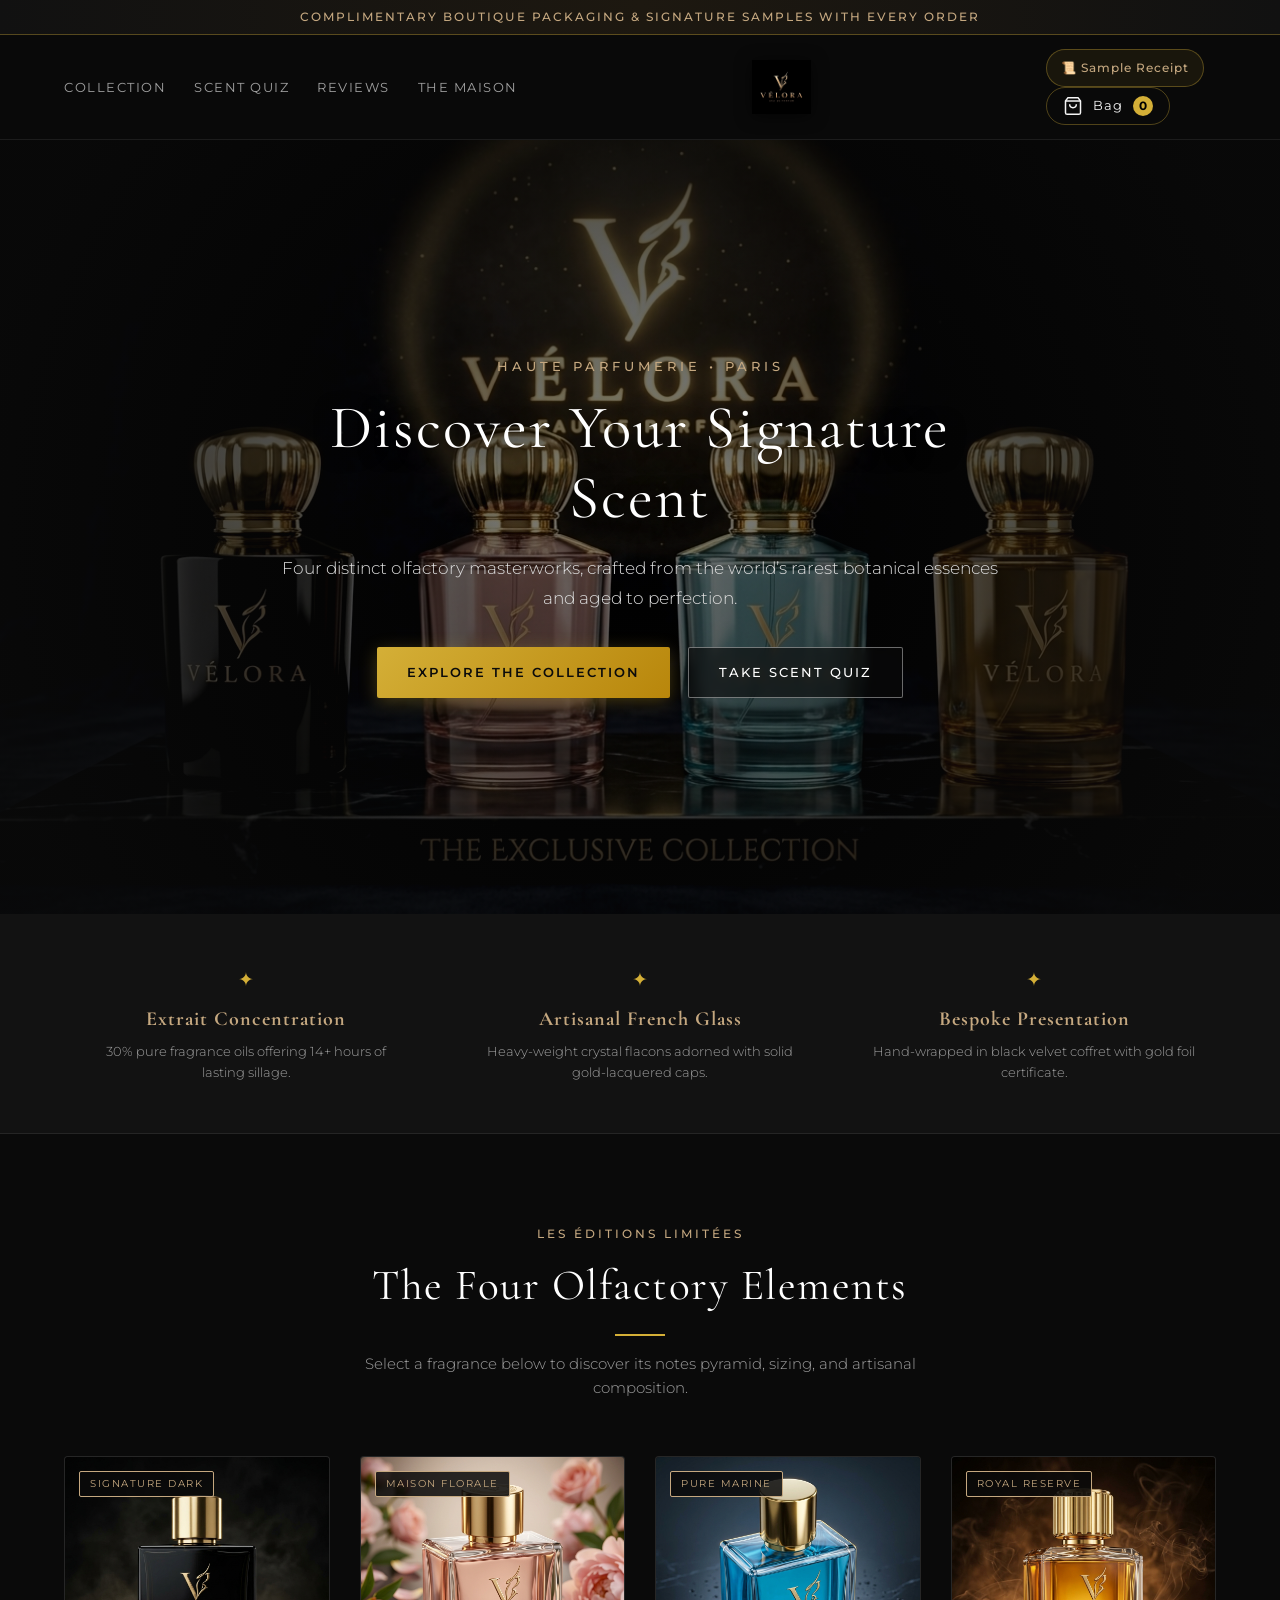
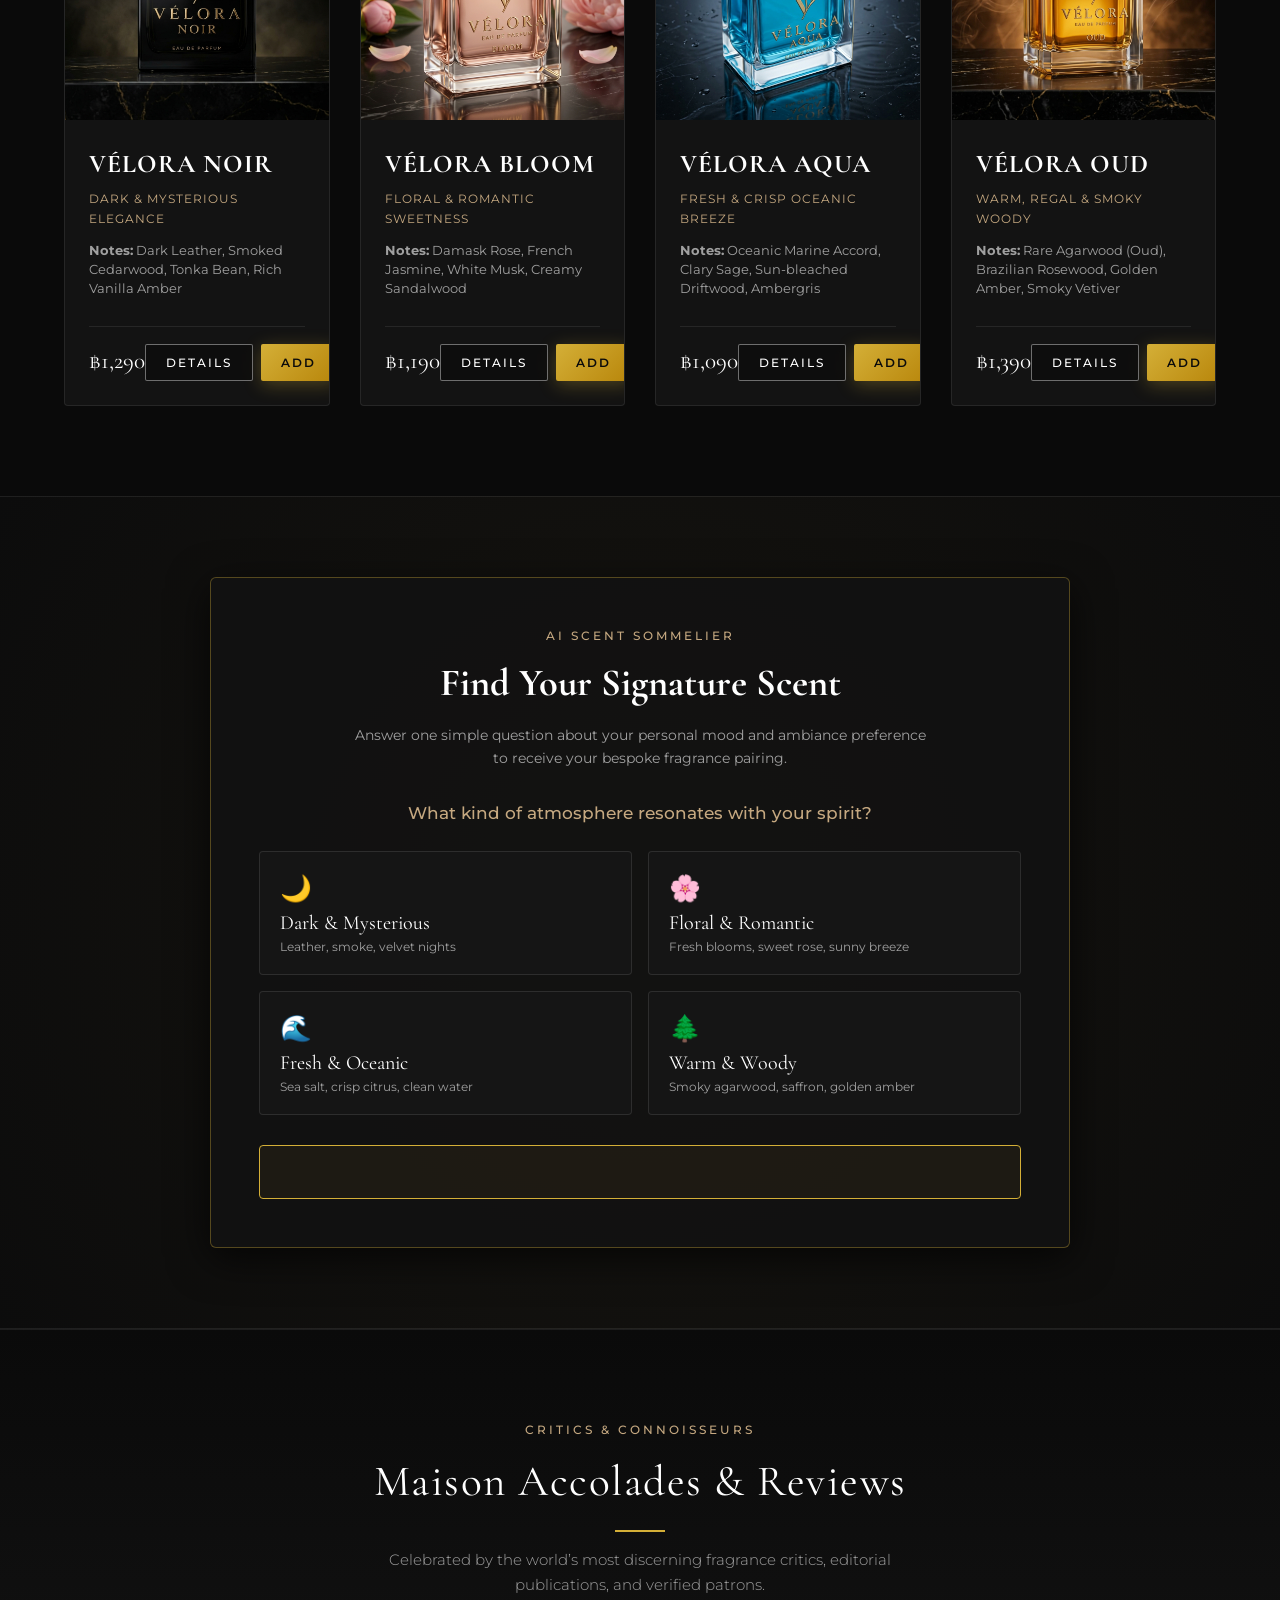
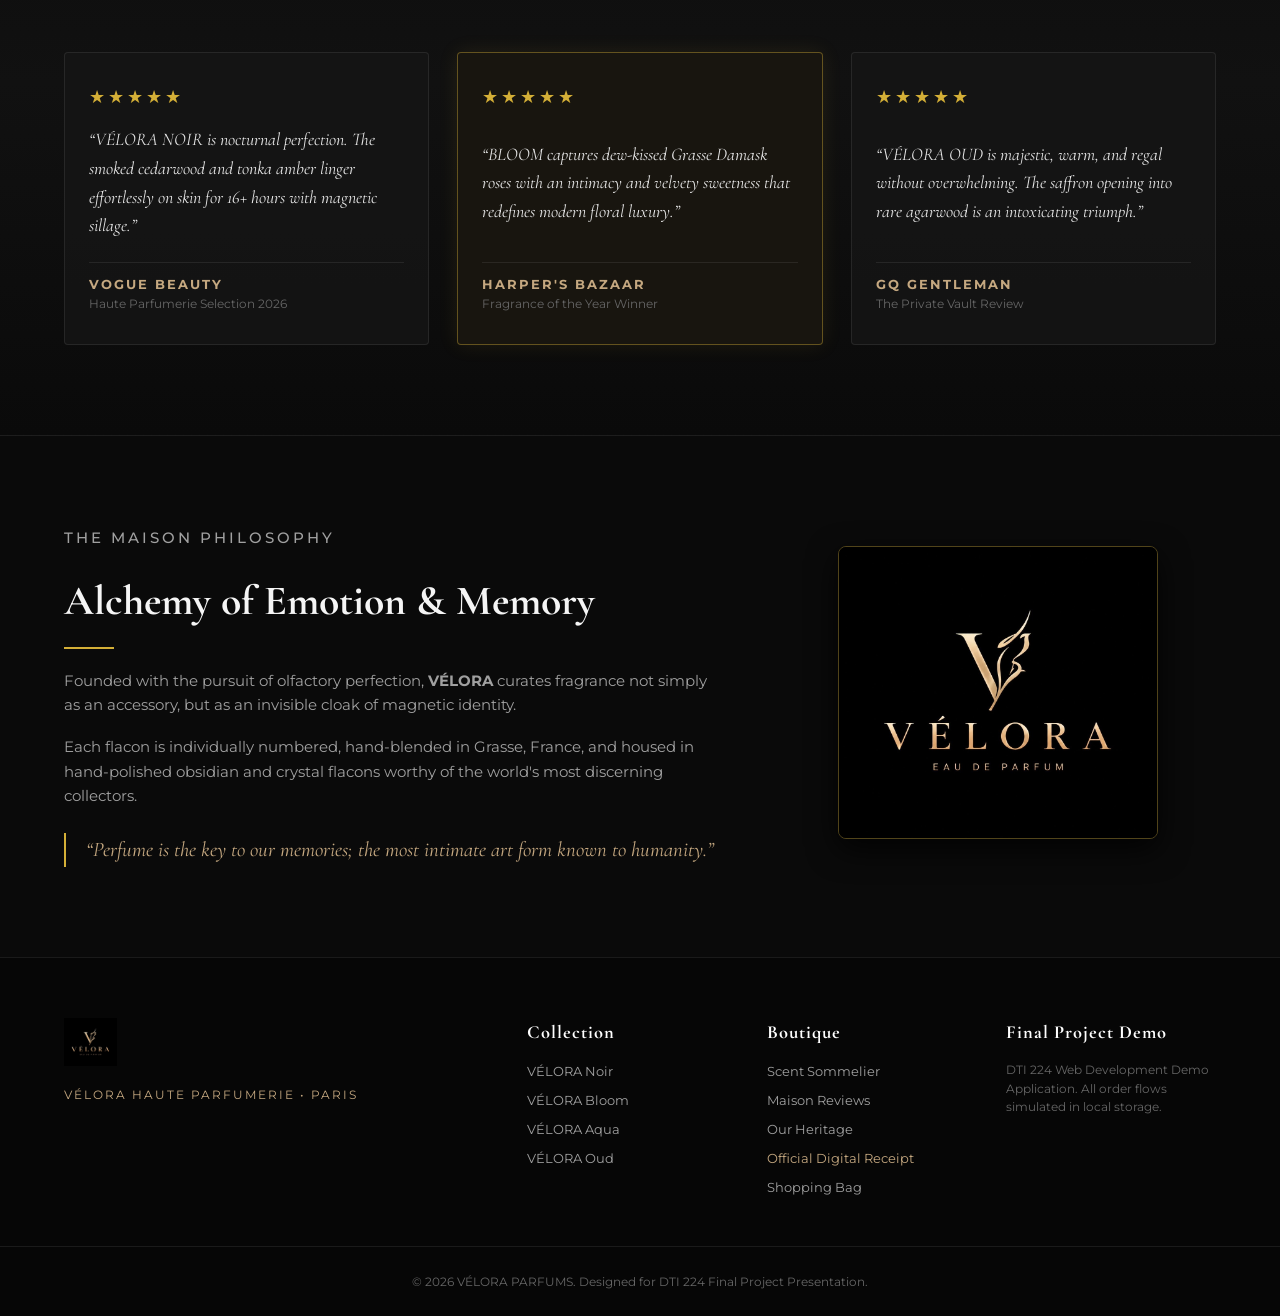
==== commit 8e6b56ce: "Update website with editorial reviews, auto-fill demo, and standalone luxury receipt certificate" ====
--- a/index.html
+++ b/index.html
@@ -21,6 +21,7 @@
       <div class="nav-left">
         <a href="#collection" class="nav-link">Collection</a>
         <a href="#quiz" class="nav-link">Scent Quiz</a>
+        <a href="#reviews" class="nav-link">Reviews</a>
         <a href="#story" class="nav-link">The Maison</a>
       </div>
 
@@ -29,6 +30,9 @@
       </a>
 
       <div class="nav-right">
+        <a href="receipt.html" class="nav-receipt-btn" title="View Official Digital Certificate & Receipt">
+          <span>📜 Sample Receipt</span>
+        </a>
         <button id="cartBtn" class="cart-btn" aria-label="View Shopping Bag">
           <svg class="cart-icon" width="20" height="20" viewBox="0 0 24 24" fill="none" stroke="currentColor" stroke-width="1.8">
             <path d="M6 2L3 6v14a2 2 0 0 0 2 2h14a2 2 0 0 0 2-2V6l-3-4z"></path>
@@ -133,6 +137,47 @@
 
           <div id="quizResult" class="quiz-result hidden">
             <!-- Populated on quiz selection -->
+          </div>
+        </div>
+      </div>
+    </div>
+  </section>
+
+  <!-- Customer Reviews & Editorial Accolades -->
+  <section id="reviews" class="reviews-section">
+    <div class="container">
+      <div class="section-header">
+        <p class="section-tag">CRITICS & CONNOISSEURS</p>
+        <h2 class="section-title">Maison Accolades & Reviews</h2>
+        <div class="gold-divider"></div>
+        <p class="section-desc">Celebrated by the world’s most discerning fragrance critics, editorial publications, and verified patrons.</p>
+      </div>
+
+      <div class="reviews-grid">
+        <div class="review-card">
+          <div class="review-stars">★★★★★</div>
+          <p class="review-quote">“VÉLORA NOIR is nocturnal perfection. The smoked cedarwood and tonka amber linger effortlessly on skin for 16+ hours with magnetic sillage.”</p>
+          <div class="review-author">
+            <strong>VOGUE BEAUTY</strong>
+            <span>Haute Parfumerie Selection 2026</span>
+          </div>
+        </div>
+
+        <div class="review-card highlight-review">
+          <div class="review-stars">★★★★★</div>
+          <p class="review-quote">“BLOOM captures dew-kissed Grasse Damask roses with an intimacy and velvety sweetness that redefines modern floral luxury.”</p>
+          <div class="review-author">
+            <strong>HARPER'S BAZAAR</strong>
+            <span>Fragrance of the Year Winner</span>
+          </div>
+        </div>
+
+        <div class="review-card">
+          <div class="review-stars">★★★★★</div>
+          <p class="review-quote">“VÉLORA OUD is majestic, warm, and regal without overwhelming. The saffron opening into rare agarwood is an intoxicating triumph.”</p>
+          <div class="review-author">
+            <strong>GQ GENTLEMAN</strong>
+            <span>The Private Vault Review</span>
           </div>
         </div>
       </div>
@@ -176,7 +221,9 @@
         <div class="col">
           <h5>Boutique</h5>
           <a href="#quiz">Scent Sommelier</a>
+          <a href="#reviews">Maison Reviews</a>
           <a href="#story">Our Heritage</a>
+          <a href="receipt.html" class="gold-link">Official Digital Receipt</a>
           <a href="#cartBtn" id="footerBagLink">Shopping Bag</a>
         </div>
         <div class="col">
@@ -237,9 +284,16 @@
       <!-- Checkout Form View -->
       <div id="checkoutFormView">
         <div class="checkout-header">
-          <p class="section-tag">BOUTIQUE CHECKOUT</p>
-          <h3 class="checkout-title">Complete Your Acquisition</h3>
-          <p class="checkout-desc">Enter your delivery details and choose your bespoke payment preference.</p>
+          <div class="checkout-header-flex">
+            <div>
+              <p class="section-tag">BOUTIQUE CHECKOUT</p>
+              <h3 class="checkout-title">Complete Your Acquisition</h3>
+              <p class="checkout-desc">Enter your delivery details and choose your bespoke payment preference.</p>
+            </div>
+            <button type="button" class="btn btn-outline btn-sm autofill-btn" onclick="autoFillDemoData()" title="Quick fill realistic data for presentation">
+              <span>⚡ Auto-Fill Demo</span>
+            </button>
+          </div>
         </div>
 
         <form id="checkoutForm" onsubmit="handlePlaceOrder(event)">
@@ -484,9 +538,12 @@
       <div id="orderSuccessView" class="success-view hidden">
         <div class="receipt-outer-container">
           <div class="receipt-actions-top">
-            <button type="button" class="btn btn-outline btn-sm" onclick="printReceipt()">
+            <button type="button" class="btn btn-gold btn-sm" onclick="printReceipt()">
               <span style="margin-right: 6px;">🖨️</span> Print Official Receipt
             </button>
+            <a href="receipt.html" target="_blank" class="btn btn-outline btn-sm">
+              <span style="margin-right: 6px;">↗</span> Dedicated Certificate Page
+            </a>
             <button type="button" class="btn btn-outline btn-sm" onclick="downloadReceiptTxt()">
               <span style="margin-right: 6px;">📄</span> Save Text Record
             </button>
--- a/style.css
+++ b/style.css
@@ -1856,8 +1856,182 @@
   to { transform: translateY(0); opacity: 1; }
 }
 
+/* ================= Navigation Receipt Button ================= */
+.nav-receipt-btn {
+  color: var(--gold-champagne);
+  border: 1px solid var(--border-gold);
+  background: rgba(212, 175, 55, 0.08);
+  padding: 8px 14px;
+  border-radius: 30px;
+  font-size: 0.76rem;
+  letter-spacing: 1px;
+  text-decoration: none;
+  font-weight: 500;
+  display: inline-flex;
+  align-items: center;
+  gap: 6px;
+  transition: var(--transition);
+  margin-right: 12px;
+}
+
+.nav-receipt-btn:hover {
+  background: rgba(212, 175, 55, 0.2);
+  border-color: var(--gold-primary);
+  color: #fff;
+  transform: translateY(-1px);
+}
+
+.gold-link {
+  color: var(--gold-champagne) !important;
+}
+
+.gold-link:hover {
+  color: var(--gold-primary) !important;
+  text-decoration: underline;
+}
+
+/* ================= Reviews Section ================= */
+.reviews-section {
+  padding: 90px 0;
+  background: linear-gradient(180deg, var(--bg-primary) 0%, #111 50%, var(--bg-primary) 100%);
+  border-top: 1px solid var(--border-subtle);
+  border-bottom: 1px solid var(--border-subtle);
+}
+
+.reviews-grid {
+  display: grid;
+  grid-template-columns: repeat(3, 1fr);
+  gap: 28px;
+}
+
+.review-card {
+  background: var(--bg-card);
+  border: 1px solid var(--border-subtle);
+  border-radius: 4px;
+  padding: 30px 24px;
+  display: flex;
+  flex-direction: column;
+  justify-content: space-between;
+  transition: var(--transition);
+}
+
+.review-card:hover {
+  border-color: var(--border-gold);
+  transform: translateY(-4px);
+  box-shadow: 0 10px 30px rgba(0, 0, 0, 0.7);
+}
+
+.highlight-review {
+  border-color: rgba(212, 175, 55, 0.4);
+  background: rgba(26, 23, 16, 0.9);
+  box-shadow: 0 0 20px rgba(212, 175, 55, 0.1);
+}
+
+.review-stars {
+  color: var(--gold-primary);
+  letter-spacing: 3px;
+  font-size: 1.1rem;
+  margin-bottom: 14px;
+}
+
+.review-quote {
+  font-family: var(--font-serif);
+  font-size: 1.12rem;
+  font-style: italic;
+  line-height: 1.6;
+  color: #e5e5e5;
+  margin-bottom: 22px;
+}
+
+.review-author {
+  border-top: 1px solid rgba(255, 255, 255, 0.08);
+  padding-top: 12px;
+  display: flex;
+  flex-direction: column;
+}
+
+.review-author strong {
+  font-size: 0.8rem;
+  letter-spacing: 2px;
+  color: var(--gold-champagne);
+  text-transform: uppercase;
+}
+
+.review-author span {
+  font-size: 0.72rem;
+  color: var(--text-muted);
+}
+
+/* ================= Checkout Header & Auto-Fill ================= */
+.checkout-header-flex {
+  display: flex;
+  justify-content: space-between;
+  align-items: flex-start;
+  gap: 16px;
+}
+
+.autofill-btn {
+  background: rgba(212, 175, 55, 0.12);
+  border-color: var(--gold-primary);
+  color: var(--gold-light);
+  font-size: 0.72rem;
+  padding: 8px 14px;
+  white-space: nowrap;
+}
+
+.autofill-btn:hover {
+  background: var(--gold-primary);
+  color: #000;
+}
+
+/* ================= Additional Receipt Details ================= */
+.receipt-tax-meta {
+  font-size: 0.7rem;
+  color: var(--text-muted);
+  text-align: center;
+  margin-top: 6px;
+  letter-spacing: 1px;
+}
+
+.receipt-barcode-wrap {
+  text-align: center;
+  margin-top: 24px;
+  padding-top: 18px;
+  border-top: 1px dashed rgba(255, 255, 255, 0.15);
+}
+
+.barcode-svg {
+  filter: invert(0.9);
+  height: 40px;
+}
+
+.receipt-signature-wrap {
+  display: flex;
+  flex-direction: column;
+  align-items: flex-end;
+  text-align: right;
+  margin-top: 14px;
+}
+
+.receipt-signature-img {
+  font-family: 'Cormorant Garamond', cursive;
+  font-style: italic;
+  font-size: 1.5rem;
+  color: var(--gold-champagne);
+  letter-spacing: 1px;
+}
+
+.receipt-signature-title {
+  font-size: 0.68rem;
+  color: var(--text-muted);
+  text-transform: uppercase;
+  letter-spacing: 1px;
+}
+
 /* Responsive */
 @media (max-width: 900px) {
+  .reviews-grid { grid-template-columns: 1fr; }
+  .checkout-header-flex { flex-direction: column; align-items: stretch; }
   .hero-title { font-size: 2.6rem; }
   .modal-product-content { grid-template-columns: 1fr; }
   .story-grid { grid-template-columns: 1fr; }
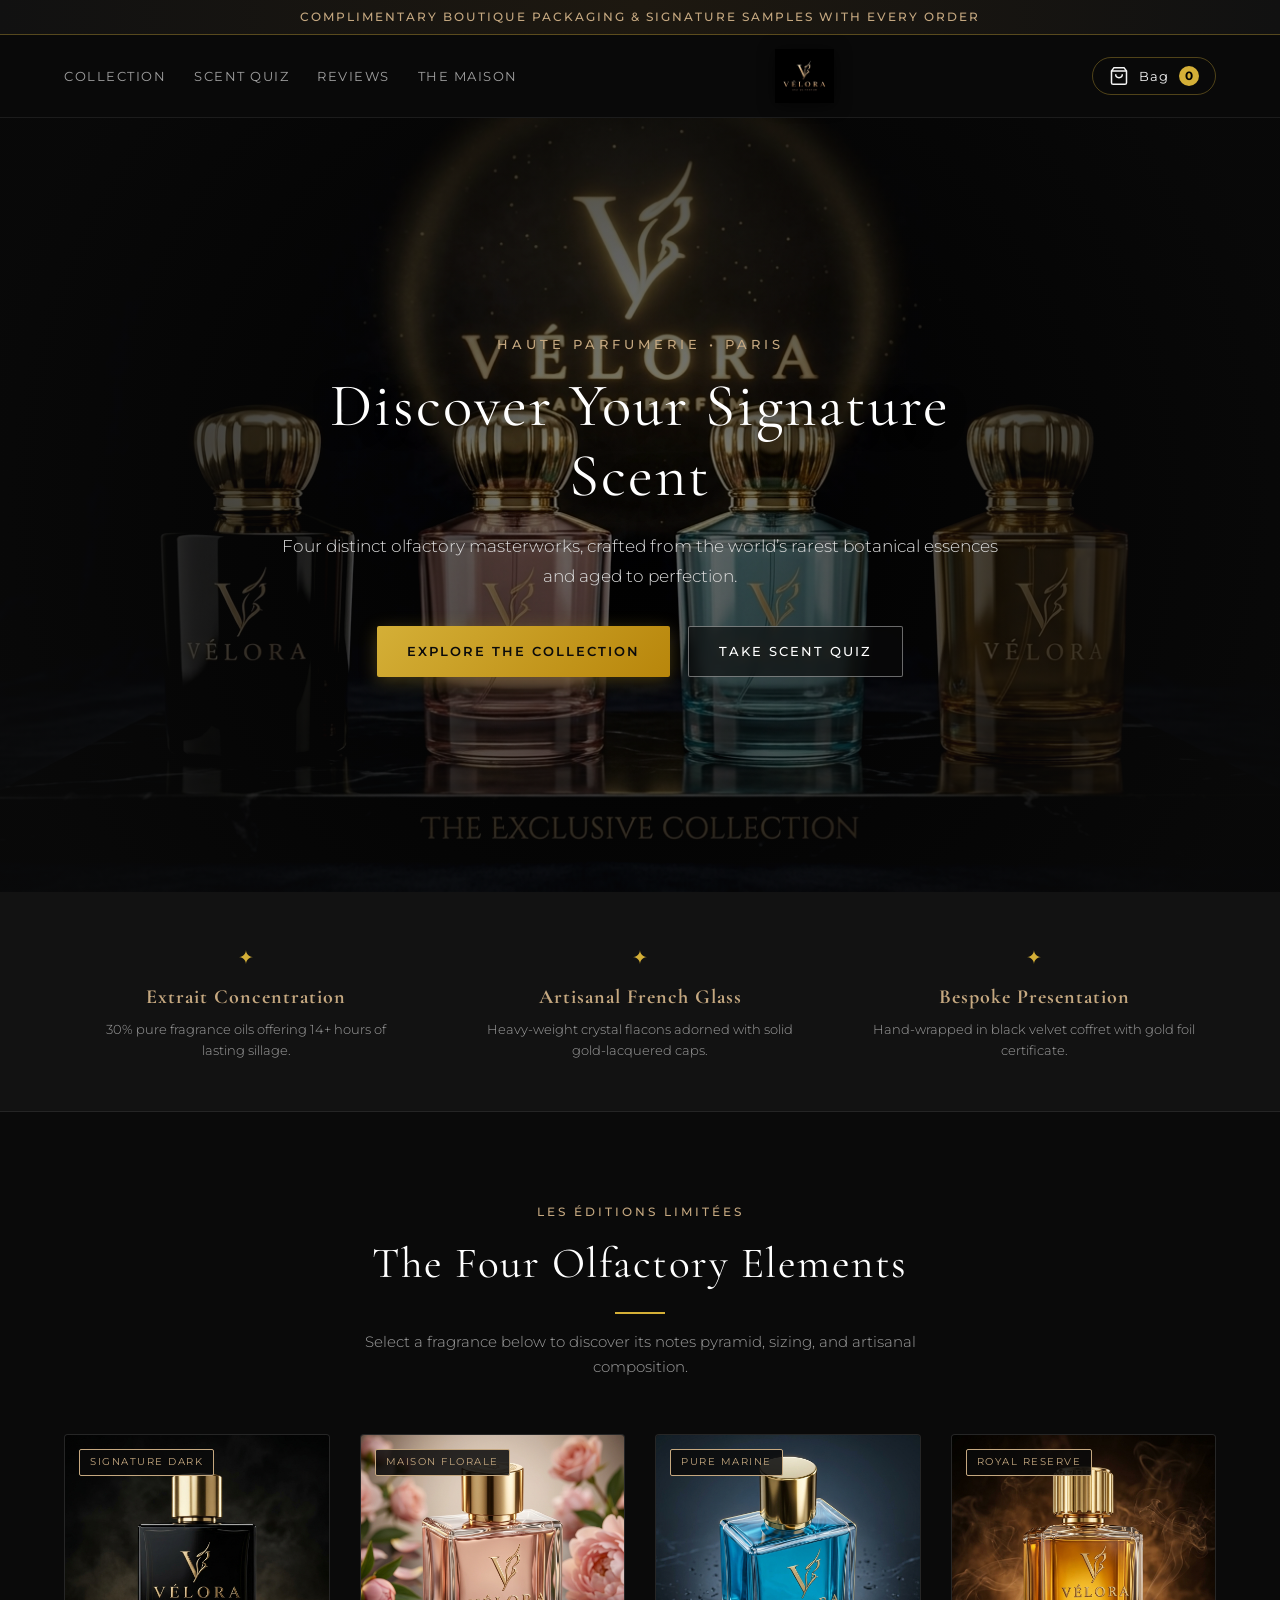
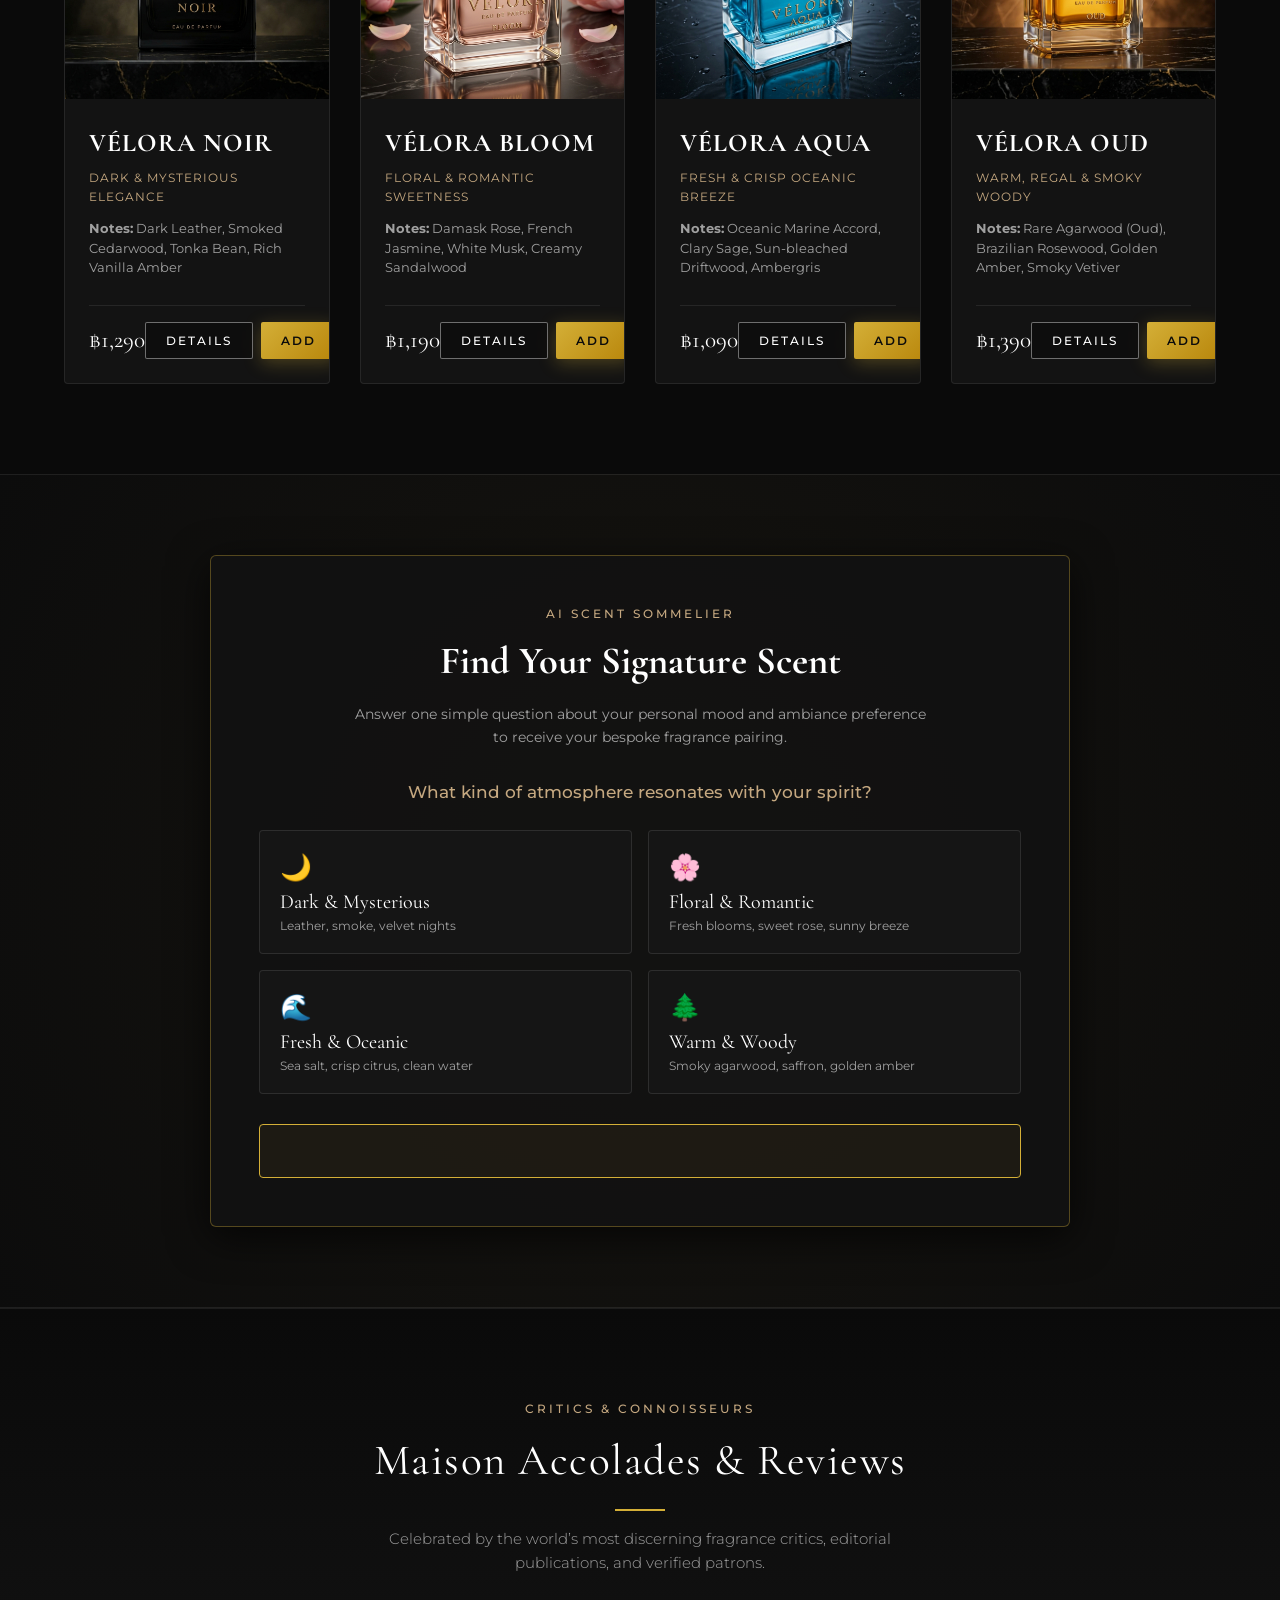
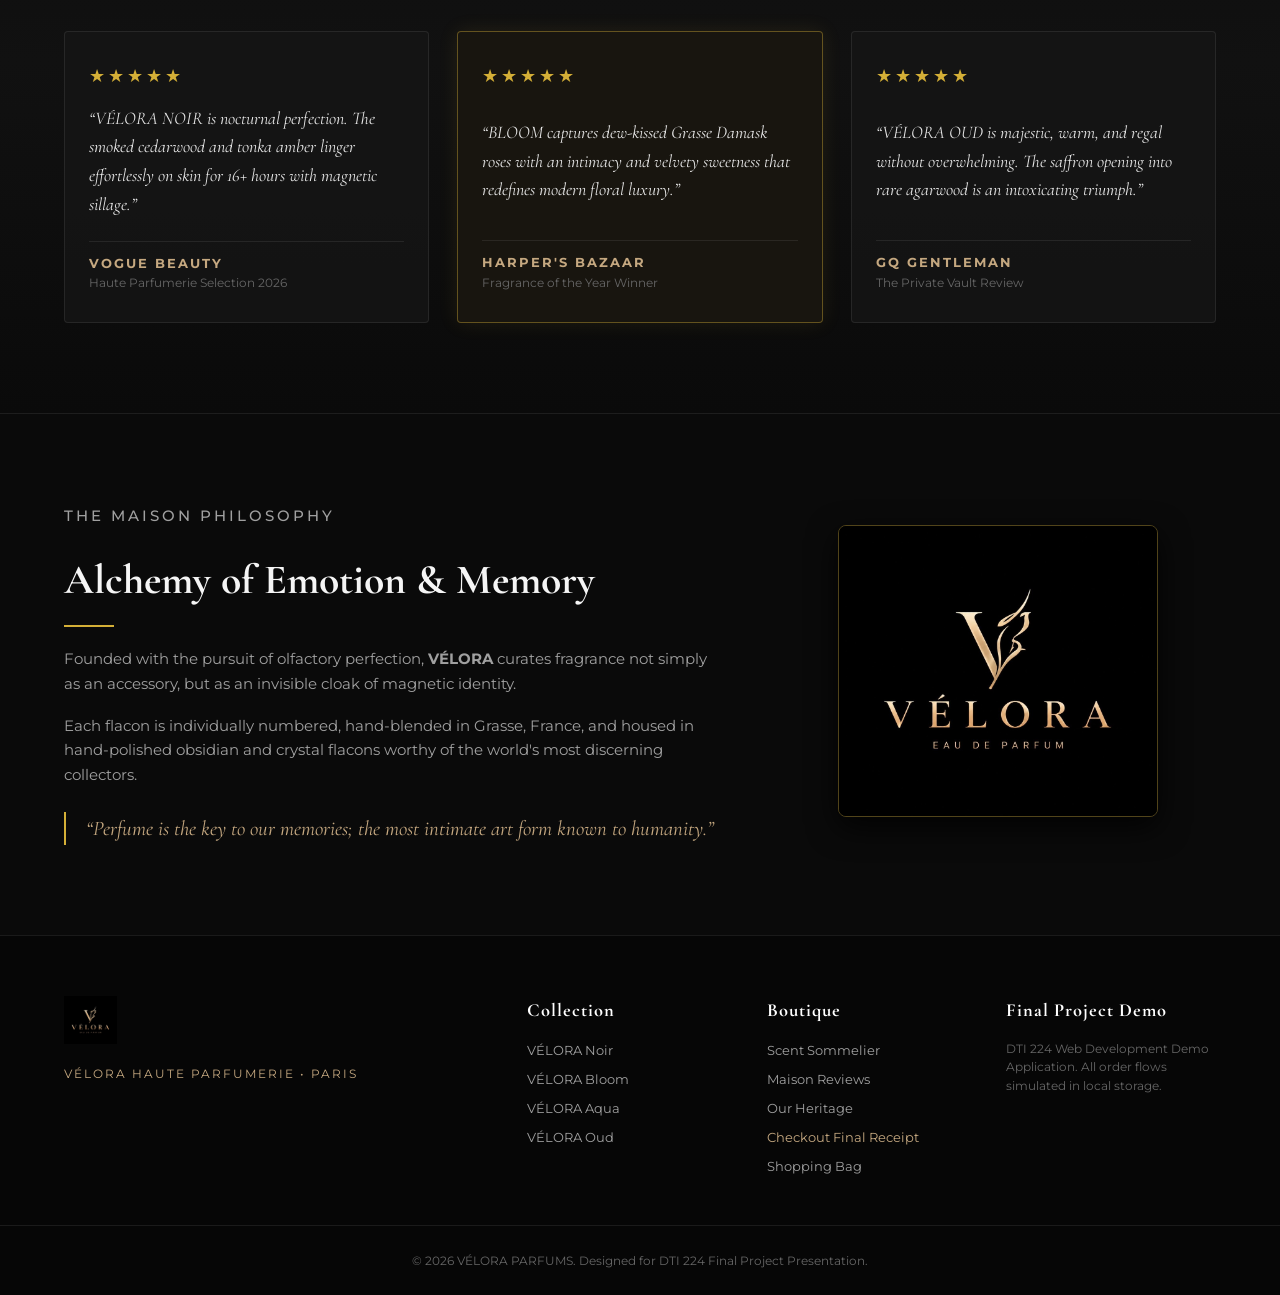
==== commit 1b35286c: "Refactor receipt to be official Checkout Final Receipt and remove sample button" ====
--- a/index.html
+++ b/index.html
@@ -30,9 +30,6 @@
       </a>
 
       <div class="nav-right">
-        <a href="receipt.html" class="nav-receipt-btn" title="View Official Digital Certificate & Receipt">
-          <span>📜 Sample Receipt</span>
-        </a>
         <button id="cartBtn" class="cart-btn" aria-label="View Shopping Bag">
           <svg class="cart-icon" width="20" height="20" viewBox="0 0 24 24" fill="none" stroke="currentColor" stroke-width="1.8">
             <path d="M6 2L3 6v14a2 2 0 0 0 2 2h14a2 2 0 0 0 2-2V6l-3-4z"></path>
@@ -223,7 +220,7 @@
           <a href="#quiz">Scent Sommelier</a>
           <a href="#reviews">Maison Reviews</a>
           <a href="#story">Our Heritage</a>
-          <a href="receipt.html" class="gold-link">Official Digital Receipt</a>
+          <a href="receipt.html" class="gold-link">Checkout Final Receipt</a>
           <a href="#cartBtn" id="footerBagLink">Shopping Bag</a>
         </div>
         <div class="col">
@@ -539,10 +536,10 @@
         <div class="receipt-outer-container">
           <div class="receipt-actions-top">
             <button type="button" class="btn btn-gold btn-sm" onclick="printReceipt()">
-              <span style="margin-right: 6px;">🖨️</span> Print Official Receipt
-            </button>
-            <a href="receipt.html" target="_blank" class="btn btn-outline btn-sm">
-              <span style="margin-right: 6px;">↗</span> Dedicated Certificate Page
+              <span style="margin-right: 6px;">🖨️</span> Print Final Receipt
+            </button>
+            <a href="receipt.html" class="btn btn-outline btn-sm">
+              <span style="margin-right: 6px;">↗</span> Fullpage Final Receipt
             </a>
             <button type="button" class="btn btn-outline btn-sm" onclick="downloadReceiptTxt()">
               <span style="margin-right: 6px;">📄</span> Save Text Record
